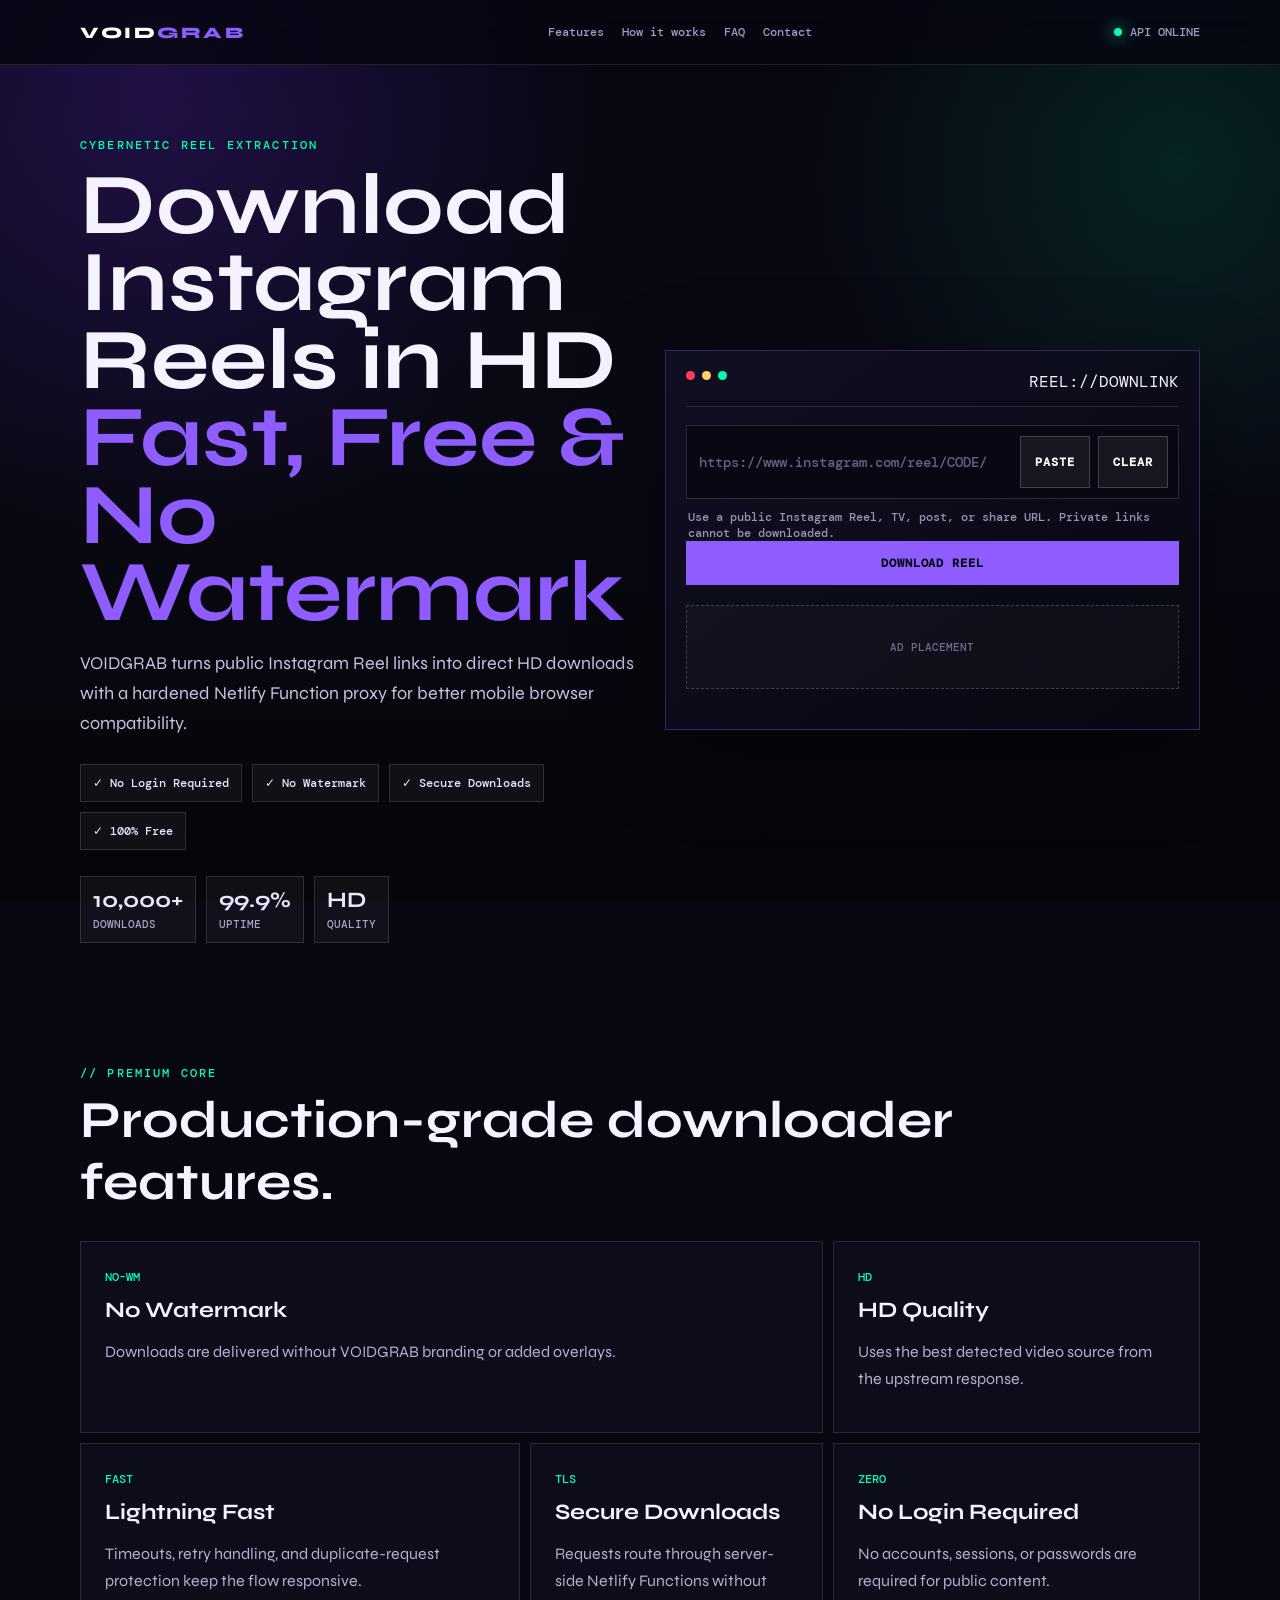
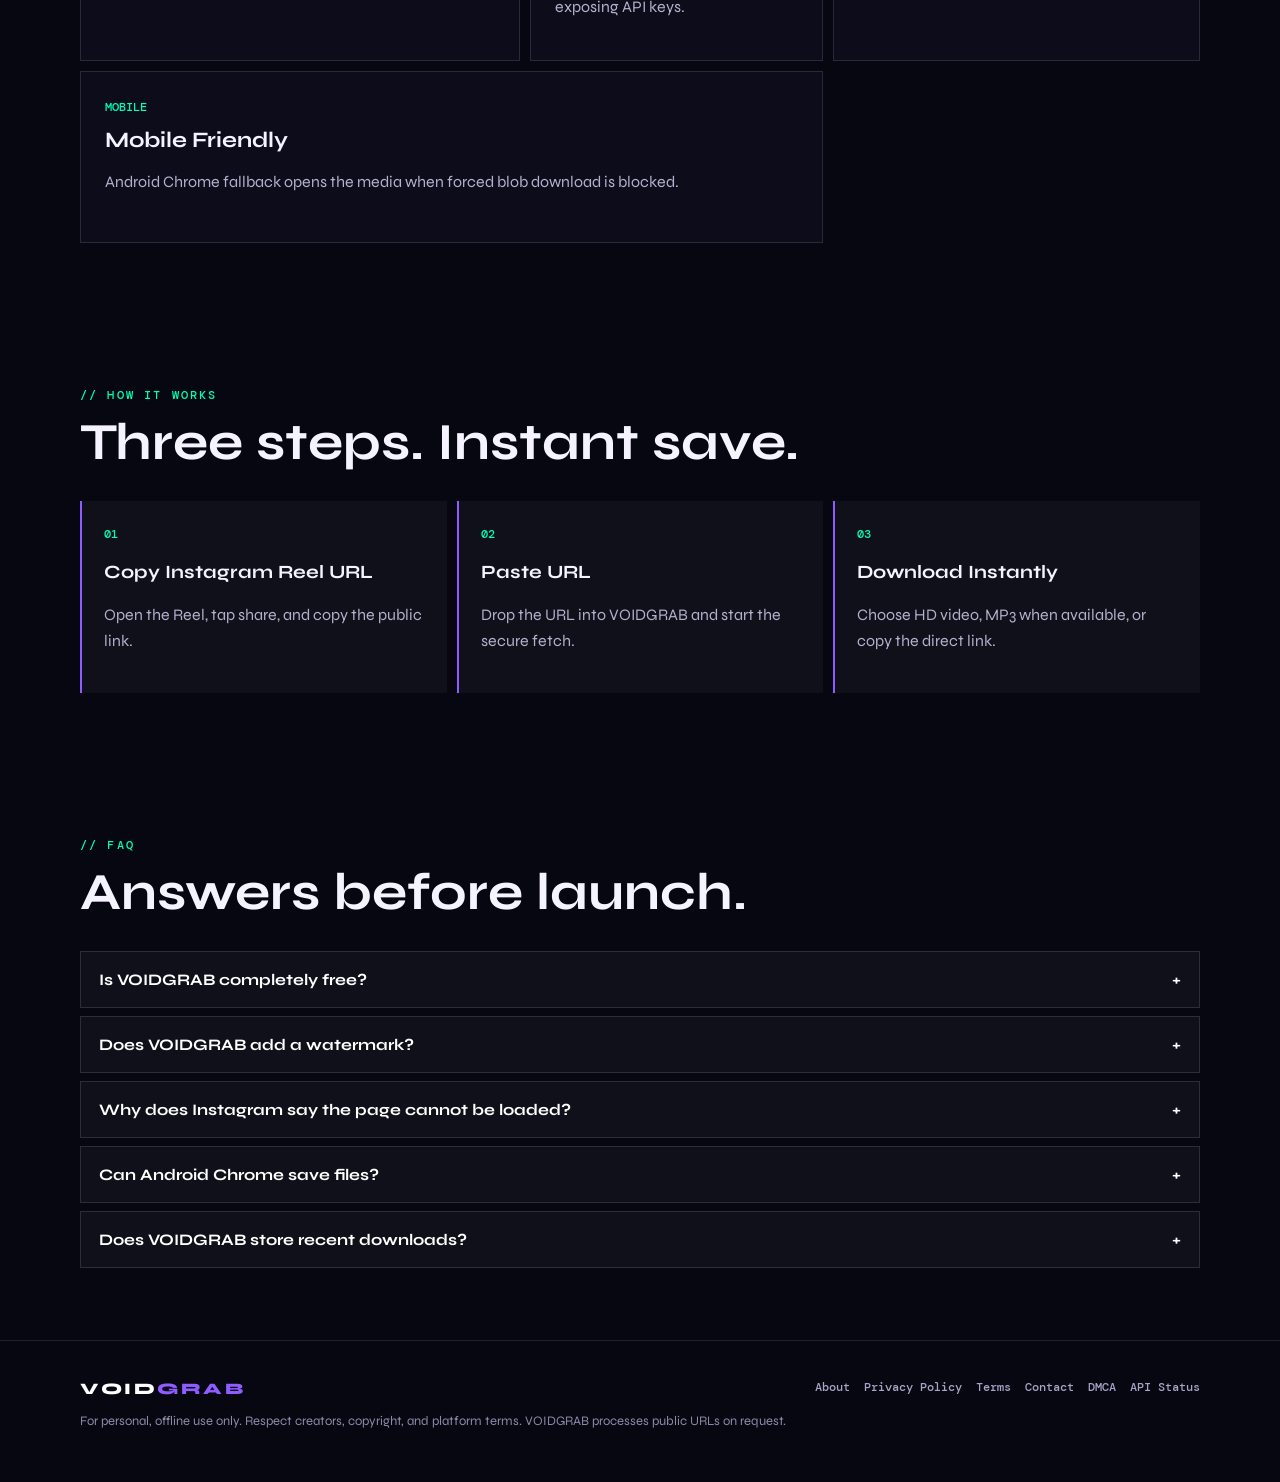
==== index.html @ 1a320e74 "Initial commit via Netlify [skip ci]" ====
<!DOCTYPE html>
<html lang="en">
<head>
  <meta charset="UTF-8">
  <meta name="viewport" content="width=device-width, initial-scale=1.0">
  <title>VOIDGRAB - Download Instagram Reels in HD, Fast, Free & No Watermark</title>
  <meta name="description" content="Download Instagram Reels in HD with VOIDGRAB. Fast, free, secure, no login required, and no watermark. Paste a public Instagram Reel URL and save instantly.">
  <link rel="canonical" href="https://instaviddown.netlify.app/">
  <meta property="og:type" content="website">
  <meta property="og:title" content="VOIDGRAB - Download Instagram Reels in HD">
  <meta property="og:description" content="Fast, free Instagram Reel downloader with no watermark and no login required.">
  <meta property="og:url" content="https://instaviddown.netlify.app/">
  <meta property="og:site_name" content="VOIDGRAB">
  <meta property="og:image" content="https://instaviddown.netlify.app/og-image.svg">
  <meta name="twitter:card" content="summary_large_image">
  <meta name="twitter:title" content="VOIDGRAB - Download Instagram Reels in HD">
  <meta name="twitter:description" content="Paste a public Instagram Reel URL and download HD video without watermark.">
  <meta name="theme-color" content="#070711">
  <link rel="preconnect" href="https://fonts.googleapis.com">
  <link rel="preconnect" href="https://fonts.gstatic.com" crossorigin>
  <link href="https://fonts.googleapis.com/css2?family=DM+Mono:wght@400;500&family=Syne:wght@500;700;800&display=swap" rel="stylesheet">
  <style>
    *,*::before,*::after{box-sizing:border-box}html{scroll-behavior:smooth}body{margin:0;background:#070711;color:#f5f3ff;font-family:Syne,system-ui,sans-serif;overflow-x:hidden}body::before{content:"";position:fixed;inset:0;z-index:-2;background:radial-gradient(circle at 12% 10%,rgba(123,47,255,.22),transparent 28rem),radial-gradient(circle at 92% 18%,rgba(0,255,178,.11),transparent 23rem),linear-gradient(#070711,#090914 46%,#05050a)}body::after{content:"";position:fixed;inset:0;z-index:-1;pointer-events:none;opacity:.07;background-image:linear-gradient(rgba(255,255,255,.07) 1px,transparent 1px),linear-gradient(90deg,rgba(255,255,255,.07) 1px,transparent 1px);background-size:42px 42px}.wrap{width:min(1120px,calc(100% - 32px));margin:auto}.mono{font-family:"DM Mono",monospace}.skip{position:absolute;left:-999px;top:10px}.skip:focus{left:10px;z-index:999;background:#fff;color:#05050a;padding:10px 14px}.nav{position:sticky;top:0;z-index:30;border-bottom:1px solid rgba(255,255,255,.1);background:rgba(7,7,17,.84);backdrop-filter:blur(18px)}.nav .wrap{height:64px;display:flex;align-items:center;justify-content:space-between;gap:18px}.logo{font-weight:800;letter-spacing:.16em;text-decoration:none;color:#fff}.logo span{color:#8f5cff}.navlinks{display:flex;gap:18px}.navlinks a,.status{font:500 12px "DM Mono",monospace;color:#a09cbf;text-decoration:none}.navlinks a:hover,.navlinks a:focus{color:#fff}.status{display:flex;align-items:center;gap:8px}.dot{width:8px;height:8px;border-radius:50%;background:#00ffb2;box-shadow:0 0 16px #00ffb2}.hero{padding:72px 0 50px}.hero-grid{display:grid;grid-template-columns:minmax(0,1.02fr) minmax(320px,.98fr);gap:28px;align-items:center}.eyebrow{font:500 12px "DM Mono",monospace;letter-spacing:.18em;color:#00ffb2;text-transform:uppercase}.h1{font-size:clamp(42px,8vw,86px);line-height:.9;letter-spacing:0;margin:14px 0}.h1 span{display:block;color:#8f5cff}.sub{color:#c7c2df;font-size:18px;line-height:1.65;max-width:650px}.trust,.stats{display:flex;flex-wrap:wrap;gap:10px;margin:26px 0 0}.chip,.stat{border:1px solid rgba(255,255,255,.13);background:rgba(255,255,255,.045);padding:10px 12px;color:#e9e4ff}.chip{font:500 12px "DM Mono",monospace}.stat strong{display:block;font-size:22px}.stat span{font:500 11px "DM Mono",monospace;color:#a8a2c9;text-transform:uppercase}.panel{border:1px solid rgba(143,92,255,.32);background:linear-gradient(145deg,rgba(16,16,35,.94),rgba(8,8,18,.96));box-shadow:0 24px 80px rgba(0,0,0,.36)}.download-panel{padding:20px}.terminal-head{display:flex;justify-content:space-between;gap:14px;border-bottom:1px solid rgba(255,255,255,.1);padding-bottom:14px}.lights{display:flex;gap:7px}.lights i{width:9px;height:9px;border-radius:50%;display:block}.r{background:#ff3c5c}.y{background:#ffd166}.g{background:#00ffb2}.input-shell{margin-top:18px;border:1px solid rgba(255,255,255,.14);background:#080814}.input-row{display:grid;grid-template-columns:1fr auto auto;gap:8px;padding:10px}.url-input{width:100%;min-height:52px;border:0;background:transparent;color:#fff;font:500 14px "DM Mono",monospace;outline:0}.url-input::placeholder{color:#65617e}.btn{border:1px solid rgba(255,255,255,.18);background:rgba(255,255,255,.06);color:#fff;min-height:44px;padding:0 14px;font:700 12px "DM Mono",monospace;letter-spacing:.08em;text-transform:uppercase;cursor:pointer}.btn:hover,.btn:focus{border-color:#8f5cff}.btn.primary{background:#8f5cff;border-color:#8f5cff;color:#080814}.btn.primary:disabled{cursor:not-allowed;opacity:.55}.spinner{display:none;width:16px;height:16px;border:2px solid rgba(7,7,17,.3);border-top-color:#070711;border-radius:50%;animation:spin .75s linear infinite}.btn.loading .spinner{display:inline-block}.btn.loading .btn-text{display:none}@keyframes spin{to{transform:rotate(360deg)}}.field-help{margin:10px 2px 0;color:#9892b8;font:500 12px "DM Mono",monospace}.ad-slot{margin:20px 0;border:1px dashed rgba(255,255,255,.18);min-height:84px;display:grid;place-items:center;color:#706b8d;font:500 11px "DM Mono",monospace;text-transform:uppercase;background:rgba(255,255,255,.025)}.result,.recent{display:none;margin-top:18px}.result.on,.recent.on{display:block}.result-card{overflow:hidden}.media{display:grid;grid-template-columns:180px 1fr}.thumb{background:#0c0c1a;min-height:240px}.thumb img{width:100%;height:100%;object-fit:cover;display:block}.thumb-fallback{height:100%;display:grid;place-items:center;color:#706b8d}.result-body{padding:18px}.result-title{font-size:20px;margin:0 0 12px}.meta-grid{display:grid;grid-template-columns:repeat(3,1fr);gap:8px;margin-bottom:14px}.meta{border:1px solid rgba(255,255,255,.11);padding:10px;background:rgba(255,255,255,.035)}.meta span{display:block;color:#a9a3c7;font:500 10px "DM Mono",monospace;text-transform:uppercase}.meta strong{font-size:14px}.actions{display:grid;gap:10px}.action{width:100%;justify-content:center;display:flex;align-items:center;gap:8px;text-decoration:none}.error-box{display:none;margin-top:14px;border:1px solid rgba(255,60,92,.35);background:rgba(255,60,92,.08);padding:14px;color:#ffdbe2}.error-box.on{display:block}.recent-list{display:grid;gap:8px}.recent-item{display:flex;justify-content:space-between;gap:12px;border:1px solid rgba(255,255,255,.1);padding:10px;background:rgba(255,255,255,.035);font-size:13px}.section{padding:72px 0}.section h2{font-size:clamp(30px,5vw,52px);margin:8px 0 28px}.features{display:grid;grid-template-columns:1.2fr .8fr 1fr;gap:10px}.card{border:1px solid rgba(255,255,255,.12);background:rgba(14,14,30,.8);padding:24px;min-height:172px}.card:nth-child(1),.card:nth-child(6){grid-column:span 2}.card h3{margin:12px 0 8px;font-size:22px}.card p,.step p,.faq-panel p{color:#b6b0ce;line-height:1.65}.icon{font:500 12px "DM Mono",monospace;color:#00ffb2}.steps{display:grid;grid-template-columns:repeat(3,1fr);gap:10px}.step{border-left:2px solid #8f5cff;padding:22px;background:rgba(255,255,255,.04)}.step b{font:500 12px "DM Mono",monospace;color:#00ffb2}.faq{display:grid;gap:8px}.faq button{width:100%;text-align:left;padding:18px;border:1px solid rgba(255,255,255,.12);background:rgba(255,255,255,.04);color:#fff;font:700 16px Syne,sans-serif;cursor:pointer;display:flex;justify-content:space-between;gap:12px}.faq button:focus{outline:2px solid #00ffb2;outline-offset:2px}.faq-panel{display:none;padding:0 18px 18px;border:1px solid rgba(255,255,255,.12);border-top:0;background:rgba(255,255,255,.03)}.faq-item.open .faq-panel{display:block}.toast-wrap{position:fixed;right:16px;bottom:16px;z-index:80;display:grid;gap:10px}.toast{border:1px solid rgba(255,255,255,.16);background:#101023;color:#fff;padding:12px 14px;box-shadow:0 14px 44px rgba(0,0,0,.35);font:500 13px "DM Mono",monospace}.toast.ok{border-color:rgba(0,255,178,.42)}.toast.err{border-color:rgba(255,60,92,.5)}footer{border-top:1px solid rgba(255,255,255,.1);padding:38px 0}.footer-grid{display:grid;grid-template-columns:1fr auto;gap:20px;align-items:start}.footer-links{display:flex;flex-wrap:wrap;gap:14px}.footer-links a{color:#a9a3c7;text-decoration:none;font:500 12px "DM Mono",monospace}.legal{color:#8f89aa;font-size:13px;line-height:1.6}.sr{position:absolute;width:1px;height:1px;overflow:hidden;clip:rect(0,0,0,0)}@media(max-width:820px){.navlinks{display:none}.hero{padding-top:42px}.hero-grid,.media,.features,.steps,.footer-grid{grid-template-columns:1fr}.input-row{grid-template-columns:1fr}.btn{width:100%}.thumb{min-height:210px}.meta-grid{grid-template-columns:1fr}.card:nth-child(1),.card:nth-child(6){grid-column:auto}.stats .stat{flex:1 1 30%}}@media(prefers-reduced-motion:reduce){*,*::before,*::after{animation:none!important;scroll-behavior:auto!important;transition:none!important}}
  </style>
  <script type="application/ld+json">
  {"@context":"https://schema.org","@type":"FAQPage","mainEntity":[{"@type":"Question","name":"Is VOIDGRAB free?","acceptedAnswer":{"@type":"Answer","text":"Yes. VOIDGRAB is free to use for public Instagram Reel downloads."}},{"@type":"Question","name":"Do downloads have a watermark?","acceptedAnswer":{"@type":"Answer","text":"VOIDGRAB does not add watermarks to downloaded files."}},{"@type":"Question","name":"Do I need to log in?","acceptedAnswer":{"@type":"Answer","text":"No account or login is required to use VOIDGRAB."}},{"@type":"Question","name":"Why can a download fail?","acceptedAnswer":{"@type":"Answer","text":"Downloads can fail when a Reel is private, expired, blocked by Instagram, or temporarily unavailable from the upstream provider."}}]}
  </script>
</head>
<body>
  <a class="skip" href="#download">Skip to downloader</a>
  <header class="nav">
    <div class="wrap">
      <a class="logo" href="/">VOID<span>GRAB</span></a>
      <nav class="navlinks" aria-label="Primary">
        <a href="#features">Features</a><a href="#how">How it works</a><a href="#faq">FAQ</a><a href="/contact.html">Contact</a>
      </nav>
      <div class="status" aria-label="API Status"><span class="dot"></span>API ONLINE</div>
    </div>
  </header>
  <main id="main">
    <section class="hero">
      <div class="wrap hero-grid">
        <div>
          <div class="eyebrow">Cybernetic reel extraction</div>
          <h1 class="h1">Download Instagram Reels in HD <span>Fast, Free & No Watermark</span></h1>
          <p class="sub">VOIDGRAB turns public Instagram Reel links into direct HD downloads with a hardened Netlify Function proxy for better mobile browser compatibility.</p>
          <div class="trust" aria-label="Trust indicators">
            <span class="chip">✓ No Login Required</span><span class="chip">✓ No Watermark</span><span class="chip">✓ Secure Downloads</span><span class="chip">✓ 100% Free</span>
          </div>
          <div class="stats" aria-label="Service stats">
            <div class="stat"><strong>10,000+</strong><span>Downloads</span></div><div class="stat"><strong>99.9%</strong><span>Uptime</span></div><div class="stat"><strong>HD</strong><span>Quality</span></div>
          </div>
        </div>
        <section class="panel download-panel" id="download" aria-labelledby="download-title">
          <div class="terminal-head"><div class="lights"><i class="r"></i><i class="y"></i><i class="g"></i></div><span class="mono">REEL://DOWNLINK</span></div>
          <h2 id="download-title" class="sr">Download Instagram Reel</h2>
          <form id="download-form" novalidate>
            <label class="sr" for="main-url">Instagram Reel URL</label>
            <div class="input-shell">
              <div class="input-row">
                <input class="url-input" id="main-url" type="url" inputmode="url" autocomplete="off" spellcheck="false" placeholder="https://www.instagram.com/reel/CODE/" aria-describedby="url-help" required>
                <button class="btn" type="button" id="paste-btn">Paste</button>
                <button class="btn" type="button" id="clear-btn">Clear</button>
              </div>
            </div>
            <p class="field-help" id="url-help">Use a public Instagram Reel, TV, post, or share URL. Private links cannot be downloaded.</p>
            <button class="btn primary action" type="submit" id="grab-btn"><span class="spinner" aria-hidden="true"></span><span class="btn-text">Download Reel</span></button>
          </form>
          <div class="ad-slot" aria-label="Advertisement placement">Ad placement</div>
          <div class="result" id="result" aria-live="polite"></div>
          <div class="error-box" id="error-box" role="alert"></div>
          <div class="recent" id="recent"><h3 class="mono">Recent Downloads</h3><div class="recent-list" id="recent-list"></div></div>
        </section>
      </div>
    </section>
    <section class="section" id="features">
      <div class="wrap">
        <div class="eyebrow">// Premium Core</div><h2>Production-grade downloader features.</h2>
        <div class="features">
          <article class="card"><span class="icon">NO-WM</span><h3>No Watermark</h3><p>Downloads are delivered without VOIDGRAB branding or added overlays.</p></article>
          <article class="card"><span class="icon">HD</span><h3>HD Quality</h3><p>Uses the best detected video source from the upstream response.</p></article>
          <article class="card"><span class="icon">FAST</span><h3>Lightning Fast</h3><p>Timeouts, retry handling, and duplicate-request protection keep the flow responsive.</p></article>
          <article class="card"><span class="icon">TLS</span><h3>Secure Downloads</h3><p>Requests route through server-side Netlify Functions without exposing API keys.</p></article>
          <article class="card"><span class="icon">ZERO</span><h3>No Login Required</h3><p>No accounts, sessions, or passwords are required for public content.</p></article>
          <article class="card"><span class="icon">MOBILE</span><h3>Mobile Friendly</h3><p>Android Chrome fallback opens the media when forced blob download is blocked.</p></article>
        </div>
      </div>
    </section>
    <section class="section" id="how">
      <div class="wrap">
        <div class="eyebrow">// How it works</div><h2>Three steps. Instant save.</h2>
        <div class="steps">
          <article class="step"><b>01</b><h3>Copy Instagram Reel URL</h3><p>Open the Reel, tap share, and copy the public link.</p></article>
          <article class="step"><b>02</b><h3>Paste URL</h3><p>Drop the URL into VOIDGRAB and start the secure fetch.</p></article>
          <article class="step"><b>03</b><h3>Download Instantly</h3><p>Choose HD video, MP3 when available, or copy the direct link.</p></article>
        </div>
      </div>
    </section>
    <section class="section" id="faq">
      <div class="wrap">
        <div class="eyebrow">// FAQ</div><h2>Answers before launch.</h2>
        <div class="faq" id="faq-list"></div>
      </div>
    </section>
  </main>
  <footer>
    <div class="wrap footer-grid">
      <div><a class="logo" href="/">VOID<span>GRAB</span></a><p class="legal">For personal, offline use only. Respect creators, copyright, and platform terms. VOIDGRAB processes public URLs on request.</p></div>
      <div class="footer-links"><a href="/about.html">About</a><a href="/privacy.html">Privacy Policy</a><a href="/terms.html">Terms</a><a href="/contact.html">Contact</a><a href="/dmca.html">DMCA</a><a href="/.netlify/functions/instagram-download?status=1">API Status</a></div>
    </div>
  </footer>
  <div class="toast-wrap" id="toast-wrap" aria-live="polite"></div>
  <script>
    const FUNCTION_URL='/.netlify/functions/instagram-download';
    const form=document.getElementById('download-form'),input=document.getElementById('main-url'),grabBtn=document.getElementById('grab-btn'),result=document.getElementById('result'),errorBox=document.getElementById('error-box'),recent=document.getElementById('recent'),recentList=document.getElementById('recent-list');
    let activeController=null,lastRequestKey='';
    const faqs=[['Is VOIDGRAB completely free?','Yes. VOIDGRAB is free for public Instagram Reel downloads.'],['Does VOIDGRAB add a watermark?','No. VOIDGRAB does not add a watermark or branding to your downloaded file.'],['Why does Instagram say the page cannot be loaded?','That usually means the link is private, expired, region-blocked, malformed, or temporarily unavailable from Instagram. Copy the link again from the Instagram app and retry.'],['Can Android Chrome save files?','Yes. VOIDGRAB first downloads through the Netlify proxy. If the browser blocks that save flow, it opens the file as a fallback so you can use the browser save action.'],['Does VOIDGRAB store recent downloads?','Only your browser stores the last 10 successful downloads locally. The server does not persist a download history.']];
    document.getElementById('faq-list').innerHTML=faqs.map((f,i)=>`<div class="faq-item"><button type="button" aria-expanded="false" aria-controls="faq-${i}">${f[0]}<span>+</span></button><div class="faq-panel" id="faq-${i}"><p>${f[1]}</p></div></div>`).join('');
    document.querySelectorAll('.faq-item button').forEach(btn=>btn.addEventListener('click',()=>{const item=btn.parentElement,open=item.classList.toggle('open');btn.setAttribute('aria-expanded',open);btn.querySelector('span').textContent=open?'−':'+';}));
    document.getElementById('paste-btn').addEventListener('click',async()=>{try{input.value=await navigator.clipboard.readText();toast('Pasted from clipboard','ok');input.focus();}catch(e){toast('Clipboard permission was blocked','err');}});
    document.getElementById('clear-btn').addEventListener('click',()=>{input.value='';result.classList.remove('on');errorBox.classList.remove('on');input.focus();});
    form.addEventListener('submit',e=>{e.preventDefault();startGrab();});
    renderRecent();
    function validInstagramUrl(value){try{const u=new URL(value);const host=u.hostname.replace(/^www\./,'');return ['instagram.com','instagr.am'].includes(host)&&/(\/reel\/|\/p\/|\/tv\/|\/share\/)/.test(u.pathname);}catch(e){return false;}}
    function setLoading(on){grabBtn.disabled=on;grabBtn.classList.toggle('loading',on);input.disabled=on;document.getElementById('paste-btn').disabled=on;}
    function toast(msg,type='ok'){const el=document.createElement('div');el.className='toast '+type;el.textContent=msg;document.getElementById('toast-wrap').appendChild(el);setTimeout(()=>el.remove(),4200);}
    async function fetchJsonWithTimeout(url,timeout=22000){activeController=new AbortController();const timer=setTimeout(()=>activeController.abort(),timeout);try{const res=await fetch(url,{signal:activeController.signal,headers:{Accept:'application/json'}});const text=await res.text();let data={};try{data=text?JSON.parse(text):{};}catch(e){throw new Error('Server returned invalid JSON.');}if(!res.ok||data.error)throw new Error(data.error||`Server error ${res.status}`);return data;}finally{clearTimeout(timer);activeController=null;}}
    async function startGrab(){const url=input.value.trim();errorBox.classList.remove('on');if(!validInstagramUrl(url)){toast('Paste a valid public Instagram URL','err');showError('Paste a valid public Instagram Reel, post, TV, or share URL.');return;}const key=url.toLowerCase();if(grabBtn.disabled||key===lastRequestKey&&activeController){toast('Request already running','err');return;}lastRequestKey=key;setLoading(true);result.classList.add('on');result.innerHTML='<div class="panel result-card" style="padding:18px"><span class="mono">Fetching secure media links...</span></div>';try{const data=await retry(()=>fetchJsonWithTimeout(`${FUNCTION_URL}?url=${encodeURIComponent(url)}`),2);const model=normalize(data,url);renderResult(model);saveRecent(model);renderRecent();toast('Download links ready','ok');}catch(err){showError(err.name==='AbortError'?'Request timed out. Retry with a fresh Instagram link.':err.message);toast('Download failed','err');}finally{setLoading(false);}}
    async function retry(fn,tries){let last;for(let i=0;i<=tries;i++){try{return await fn();}catch(e){last=e;if(e.name==='AbortError'||/valid|private/i.test(e.message))break;await new Promise(r=>setTimeout(r,700*(i+1)));}}throw last;}
    function normalize(data,sourceUrl){const base=data.normalized||data.result||data.data||data;const links=[];const scan=o=>{if(!o||typeof o!=='object')return;['download_url','video_url','url','src','hd','sd'].forEach(k=>{if(typeof o[k]==='string'&&/^https?:/.test(o[k])&&!/instagram\.com\/(reel|p|tv)\//.test(o[k]))links.push({url:o[k],quality:o.quality||o.label||k.toUpperCase(),type:o.type||'video'});});['links','versions','medias','media','videos','items'].forEach(k=>Array.isArray(o[k])&&o[k].forEach(x=>typeof x==='string'?links.push({url:x,quality:'HD',type:'video'}):scan(x)));};Array.isArray(base)?base.forEach(scan):scan(base);const unique=links.filter((l,i,a)=>l.url&&a.findIndex(x=>x.url===l.url)===i);if(!unique.length)throw new Error('No downloadable media was found. The Reel may be private, expired, or unavailable.');return{sourceUrl,title:data.title||base.title||base.caption||'Instagram Reel',thumbnail:data.thumbnail||base.thumbnail||base.thumb||base.cover||base.image||'',duration:data.duration||base.duration||'Unknown',fileSize:data.fileSize||base.file_size||'Calculated on download',quality:unique[0].quality||'HD',links:unique};}
    function renderResult(m){const safeTitle=escapeHtml(m.title).slice(0,96);const primary=m.links[0];const audio=m.links.find(l=>/mp3|audio/i.test(`${l.url} ${l.quality} ${l.type}`));const audioUrl=audio?audio.url:primary.url;const audioFile=audio?'voidgrab_audio.mp3':'voidgrab_audio_fallback.mp4';result.innerHTML=`<article class="panel result-card"><div class="media"><div class="thumb">${m.thumbnail?`<img loading="lazy" src="${escapeAttr(m.thumbnail)}" alt="Video thumbnail">`:'<div class="thumb-fallback mono">NO THUMBNAIL</div>'}</div><div class="result-body"><h3 class="result-title">${safeTitle}</h3><div class="meta-grid"><div class="meta"><span>Duration</span><strong>${escapeHtml(String(m.duration))}</strong></div><div class="meta"><span>File Size</span><strong id="file-size">${escapeHtml(String(m.fileSize))}</strong></div><div class="meta"><span>Quality</span><strong>${escapeHtml(String(m.quality))}</strong></div></div><div class="actions"><button class="btn primary action" onclick="downloadMedia('${encodeURIComponent(primary.url)}','voidgrab_hd_video.mp4',this)">Download HD Video</button><button class="btn action" onclick="downloadMedia('${encodeURIComponent(audioUrl)}','${audioFile}',this)">${audio?'Download MP3':'Download MP3 Fallback'}</button><button class="btn action" onclick="copyDirect('${encodeURIComponent(primary.url)}')">Copy Link</button></div></div></div></article>`;}
    async function downloadMedia(encoded,filename,btn){const url=decodeURIComponent(encoded),old=btn.textContent;btn.disabled=true;btn.textContent='Downloading...';try{const res=await fetch(`${FUNCTION_URL}?proxy=1&url=${encodeURIComponent(url)}`);if(!res.ok)throw new Error('Proxy failed');const blob=await res.blob();document.getElementById('file-size').textContent=(blob.size/1024/1024).toFixed(1)+' MB';const blobUrl=URL.createObjectURL(blob);const a=document.createElement('a');a.href=blobUrl;a.download=filename;document.body.appendChild(a);a.click();a.remove();setTimeout(()=>URL.revokeObjectURL(blobUrl),12000);toast('Download started','ok');}catch(e){toast('Opening fallback download','err');window.open(url,'_blank','noopener');}finally{btn.disabled=false;btn.textContent=old;}}
    async function copyDirect(encoded){try{await navigator.clipboard.writeText(decodeURIComponent(encoded));toast('Direct link copied','ok');}catch(e){toast('Copy failed','err');}}
    function saveRecent(m){const list=JSON.parse(localStorage.getItem('voidgrab_recent')||'[]');list.unshift({title:m.title,url:m.sourceUrl,at:new Date().toISOString(),quality:m.quality});localStorage.setItem('voidgrab_recent',JSON.stringify(list.slice(0,10)));}
    function renderRecent(){const list=JSON.parse(localStorage.getItem('voidgrab_recent')||'[]');recent.classList.toggle('on',list.length>0);recentList.innerHTML=list.map(x=>`<div class="recent-item"><span>${escapeHtml(x.title).slice(0,46)}</span><span class="mono">${escapeHtml(x.quality||'HD')}</span></div>`).join('');}
    function showError(msg){errorBox.textContent=msg;errorBox.classList.add('on');result.classList.remove('on');}
    function escapeHtml(s){return String(s).replace(/[&<>"']/g,c=>({'&':'&amp;','<':'&lt;','>':'&gt;','"':'&quot;',"'":'&#39;'}[c]));}
    function escapeAttr(s){return escapeHtml(s).replace(/`/g,'&#96;');}
  </script>
</body>
</html>
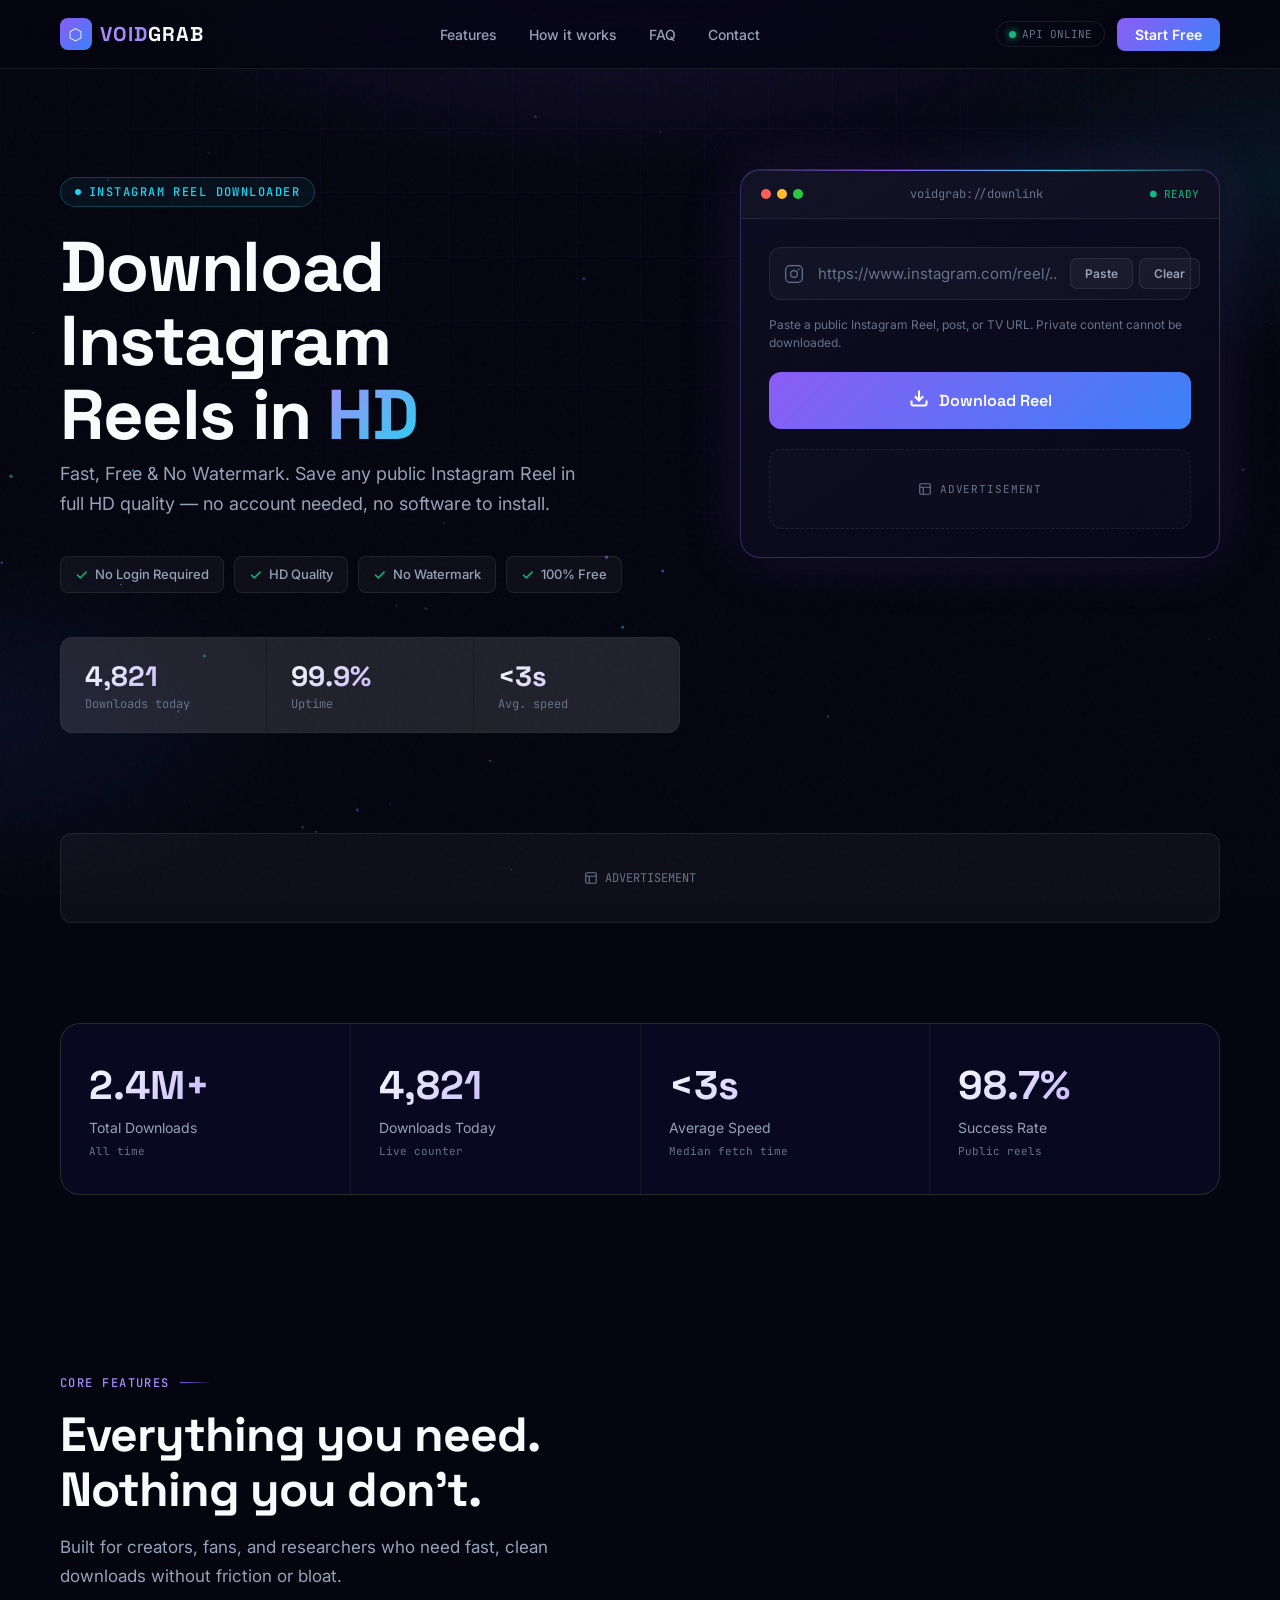
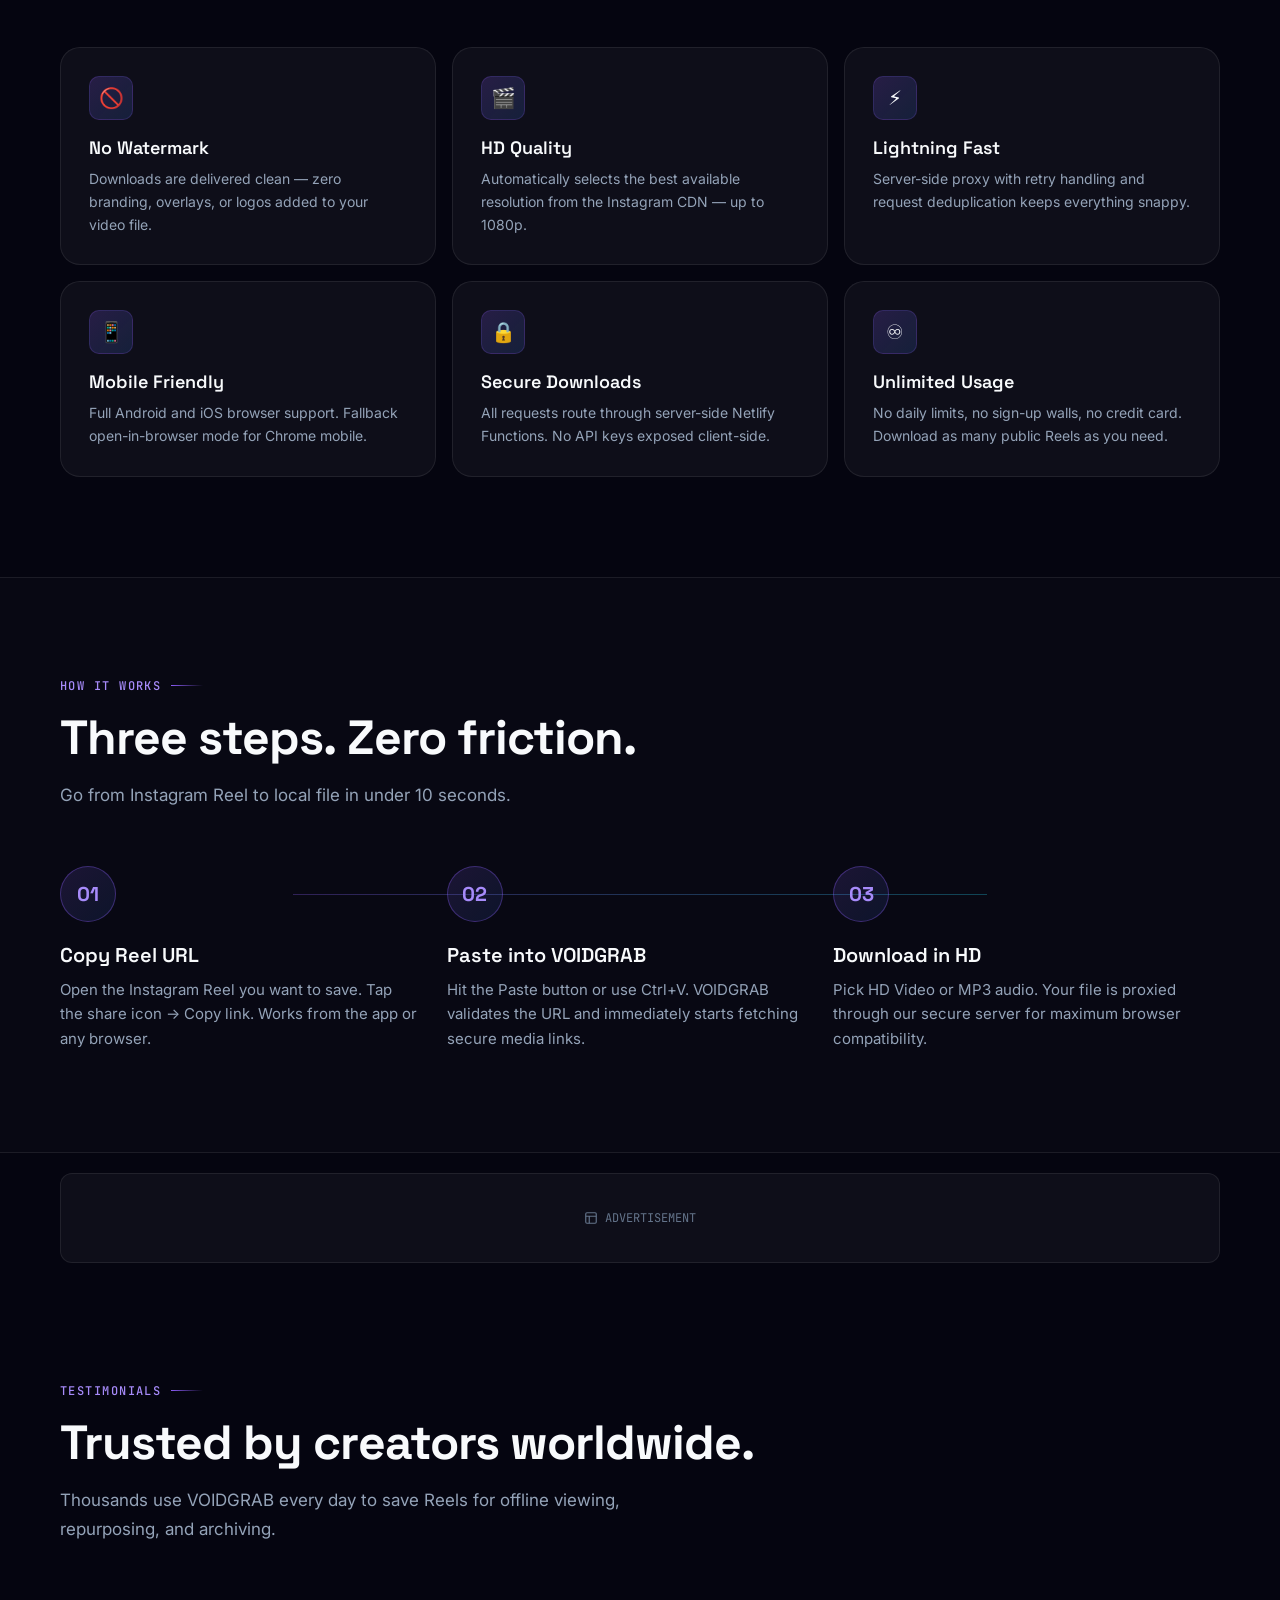
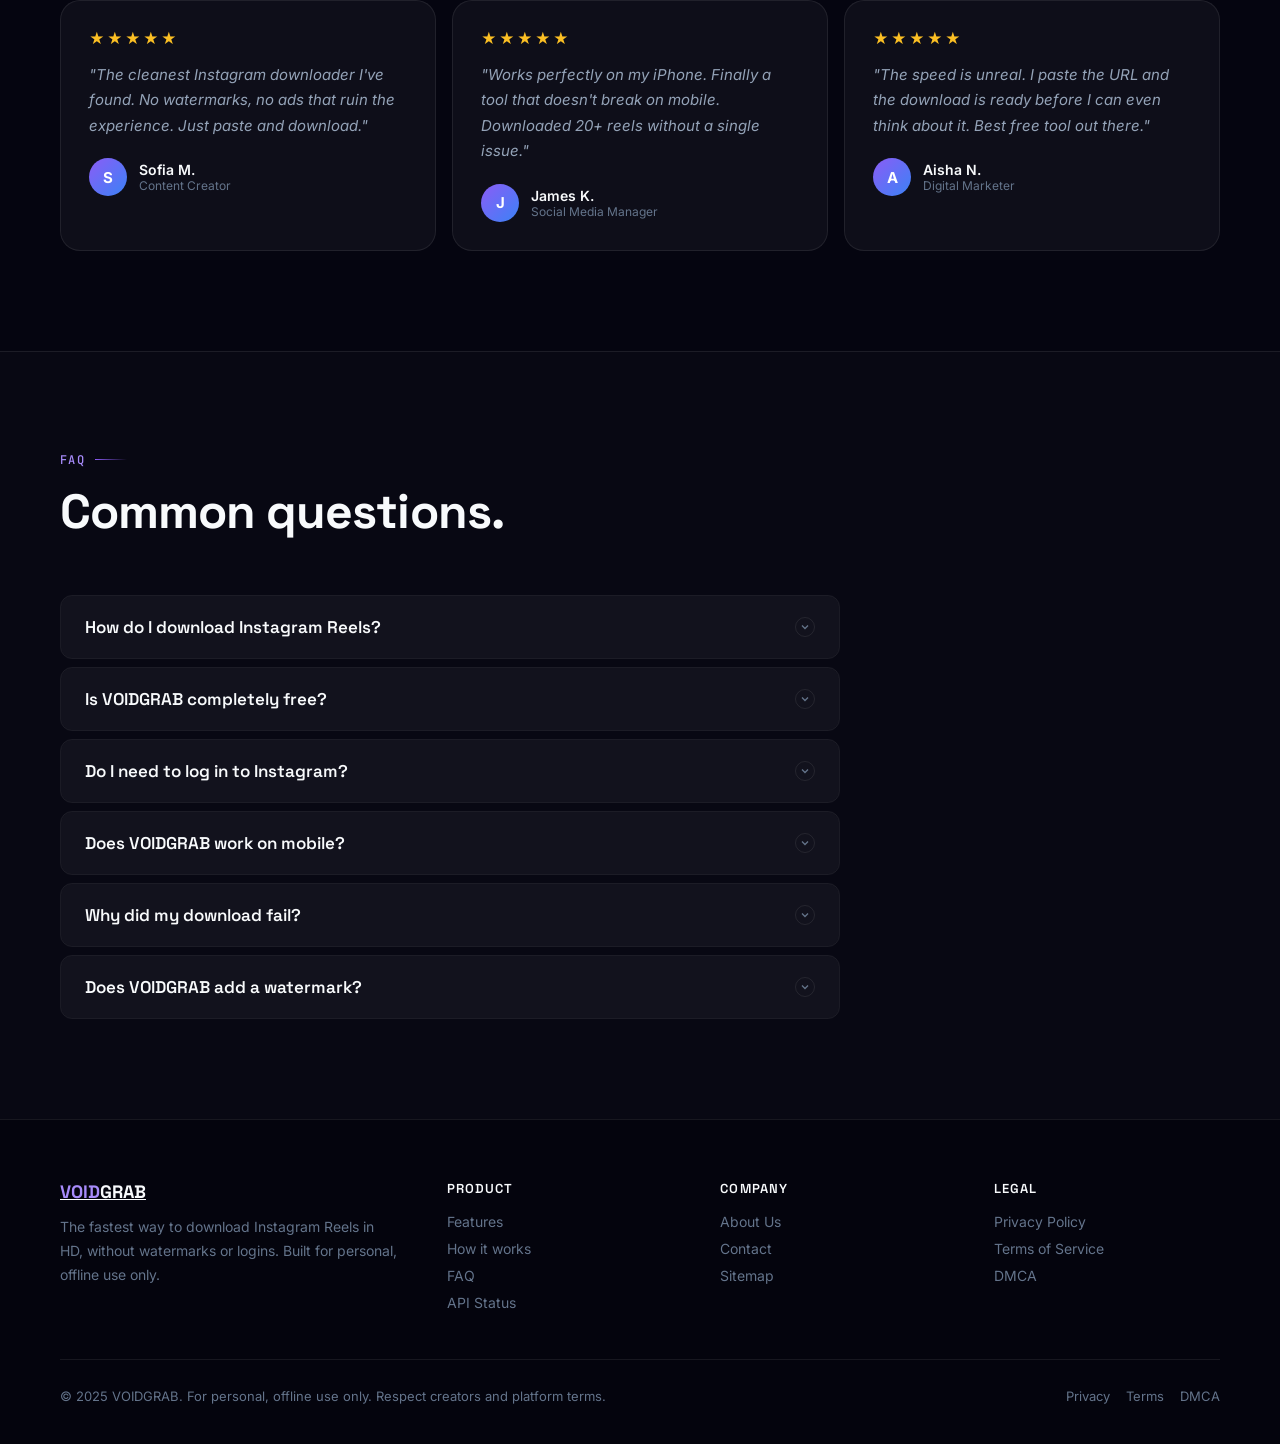
==== commit b3983cc3: "Existing files" ====
--- a/index.html
+++ b/index.html
@@ -3,139 +3,1415 @@
 <head>
   <meta charset="UTF-8">
   <meta name="viewport" content="width=device-width, initial-scale=1.0">
-  <title>VOIDGRAB - Download Instagram Reels in HD, Fast, Free & No Watermark</title>
-  <meta name="description" content="Download Instagram Reels in HD with VOIDGRAB. Fast, free, secure, no login required, and no watermark. Paste a public Instagram Reel URL and save instantly.">
+  <title>VOIDGRAB — Download Instagram Reels in HD, Free & No Watermark</title>
+  <meta name="description" content="VOIDGRAB is the fastest way to download Instagram Reels in HD. No login, no watermark, 100% free. Paste a Reel URL and save instantly.">
   <link rel="canonical" href="https://instaviddown.netlify.app/">
   <meta property="og:type" content="website">
-  <meta property="og:title" content="VOIDGRAB - Download Instagram Reels in HD">
-  <meta property="og:description" content="Fast, free Instagram Reel downloader with no watermark and no login required.">
+  <meta property="og:title" content="VOIDGRAB — Download Instagram Reels in HD">
+  <meta property="og:description" content="Fast, free Instagram Reel downloader. No watermark, no login required. Works on mobile.">
   <meta property="og:url" content="https://instaviddown.netlify.app/">
   <meta property="og:site_name" content="VOIDGRAB">
   <meta property="og:image" content="https://instaviddown.netlify.app/og-image.svg">
   <meta name="twitter:card" content="summary_large_image">
-  <meta name="twitter:title" content="VOIDGRAB - Download Instagram Reels in HD">
+  <meta name="twitter:title" content="VOIDGRAB — Download Instagram Reels in HD">
   <meta name="twitter:description" content="Paste a public Instagram Reel URL and download HD video without watermark.">
-  <meta name="theme-color" content="#070711">
+  <meta name="theme-color" content="#050510">
   <link rel="preconnect" href="https://fonts.googleapis.com">
   <link rel="preconnect" href="https://fonts.gstatic.com" crossorigin>
-  <link href="https://fonts.googleapis.com/css2?family=DM+Mono:wght@400;500&family=Syne:wght@500;700;800&display=swap" rel="stylesheet">
+  <link href="https://fonts.googleapis.com/css2?family=Inter:wght@300;400;500;600;700&family=Space+Grotesk:wght@500;600;700&family=JetBrains+Mono:wght@400;500&display=swap" rel="stylesheet">
+
+  <script type="application/ld+json">
+  {
+    "@context": "https://schema.org",
+    "@type": "WebApplication",
+    "name": "VOIDGRAB",
+    "url": "https://instaviddown.netlify.app/",
+    "description": "Download Instagram Reels in HD without watermark or login",
+    "applicationCategory": "MultimediaApplication",
+    "offers": { "@type": "Offer", "price": "0", "priceCurrency": "USD" }
+  }
+  </script>
+  <script type="application/ld+json">
+  {"@context":"https://schema.org","@type":"FAQPage","mainEntity":[{"@type":"Question","name":"How do I download Instagram Reels?","acceptedAnswer":{"@type":"Answer","text":"Copy the Instagram Reel URL, paste it into VOIDGRAB, and click Download. Your HD file will be ready in seconds."}},{"@type":"Question","name":"Is VOIDGRAB free to use?","acceptedAnswer":{"@type":"Answer","text":"Yes. VOIDGRAB is completely free with no hidden fees or subscriptions."}},{"@type":"Question","name":"Do I need to log in to Instagram?","acceptedAnswer":{"@type":"Answer","text":"No login or Instagram account is required. Only public content can be downloaded."}},{"@type":"Question","name":"Does it work on mobile devices?","acceptedAnswer":{"@type":"Answer","text":"Yes. VOIDGRAB is mobile-first and works on Android and iOS browsers."}}]}
+  </script>
+
   <style>
-    *,*::before,*::after{box-sizing:border-box}html{scroll-behavior:smooth}body{margin:0;background:#070711;color:#f5f3ff;font-family:Syne,system-ui,sans-serif;overflow-x:hidden}body::before{content:"";position:fixed;inset:0;z-index:-2;background:radial-gradient(circle at 12% 10%,rgba(123,47,255,.22),transparent 28rem),radial-gradient(circle at 92% 18%,rgba(0,255,178,.11),transparent 23rem),linear-gradient(#070711,#090914 46%,#05050a)}body::after{content:"";position:fixed;inset:0;z-index:-1;pointer-events:none;opacity:.07;background-image:linear-gradient(rgba(255,255,255,.07) 1px,transparent 1px),linear-gradient(90deg,rgba(255,255,255,.07) 1px,transparent 1px);background-size:42px 42px}.wrap{width:min(1120px,calc(100% - 32px));margin:auto}.mono{font-family:"DM Mono",monospace}.skip{position:absolute;left:-999px;top:10px}.skip:focus{left:10px;z-index:999;background:#fff;color:#05050a;padding:10px 14px}.nav{position:sticky;top:0;z-index:30;border-bottom:1px solid rgba(255,255,255,.1);background:rgba(7,7,17,.84);backdrop-filter:blur(18px)}.nav .wrap{height:64px;display:flex;align-items:center;justify-content:space-between;gap:18px}.logo{font-weight:800;letter-spacing:.16em;text-decoration:none;color:#fff}.logo span{color:#8f5cff}.navlinks{display:flex;gap:18px}.navlinks a,.status{font:500 12px "DM Mono",monospace;color:#a09cbf;text-decoration:none}.navlinks a:hover,.navlinks a:focus{color:#fff}.status{display:flex;align-items:center;gap:8px}.dot{width:8px;height:8px;border-radius:50%;background:#00ffb2;box-shadow:0 0 16px #00ffb2}.hero{padding:72px 0 50px}.hero-grid{display:grid;grid-template-columns:minmax(0,1.02fr) minmax(320px,.98fr);gap:28px;align-items:center}.eyebrow{font:500 12px "DM Mono",monospace;letter-spacing:.18em;color:#00ffb2;text-transform:uppercase}.h1{font-size:clamp(42px,8vw,86px);line-height:.9;letter-spacing:0;margin:14px 0}.h1 span{display:block;color:#8f5cff}.sub{color:#c7c2df;font-size:18px;line-height:1.65;max-width:650px}.trust,.stats{display:flex;flex-wrap:wrap;gap:10px;margin:26px 0 0}.chip,.stat{border:1px solid rgba(255,255,255,.13);background:rgba(255,255,255,.045);padding:10px 12px;color:#e9e4ff}.chip{font:500 12px "DM Mono",monospace}.stat strong{display:block;font-size:22px}.stat span{font:500 11px "DM Mono",monospace;color:#a8a2c9;text-transform:uppercase}.panel{border:1px solid rgba(143,92,255,.32);background:linear-gradient(145deg,rgba(16,16,35,.94),rgba(8,8,18,.96));box-shadow:0 24px 80px rgba(0,0,0,.36)}.download-panel{padding:20px}.terminal-head{display:flex;justify-content:space-between;gap:14px;border-bottom:1px solid rgba(255,255,255,.1);padding-bottom:14px}.lights{display:flex;gap:7px}.lights i{width:9px;height:9px;border-radius:50%;display:block}.r{background:#ff3c5c}.y{background:#ffd166}.g{background:#00ffb2}.input-shell{margin-top:18px;border:1px solid rgba(255,255,255,.14);background:#080814}.input-row{display:grid;grid-template-columns:1fr auto auto;gap:8px;padding:10px}.url-input{width:100%;min-height:52px;border:0;background:transparent;color:#fff;font:500 14px "DM Mono",monospace;outline:0}.url-input::placeholder{color:#65617e}.btn{border:1px solid rgba(255,255,255,.18);background:rgba(255,255,255,.06);color:#fff;min-height:44px;padding:0 14px;font:700 12px "DM Mono",monospace;letter-spacing:.08em;text-transform:uppercase;cursor:pointer}.btn:hover,.btn:focus{border-color:#8f5cff}.btn.primary{background:#8f5cff;border-color:#8f5cff;color:#080814}.btn.primary:disabled{cursor:not-allowed;opacity:.55}.spinner{display:none;width:16px;height:16px;border:2px solid rgba(7,7,17,.3);border-top-color:#070711;border-radius:50%;animation:spin .75s linear infinite}.btn.loading .spinner{display:inline-block}.btn.loading .btn-text{display:none}@keyframes spin{to{transform:rotate(360deg)}}.field-help{margin:10px 2px 0;color:#9892b8;font:500 12px "DM Mono",monospace}.ad-slot{margin:20px 0;border:1px dashed rgba(255,255,255,.18);min-height:84px;display:grid;place-items:center;color:#706b8d;font:500 11px "DM Mono",monospace;text-transform:uppercase;background:rgba(255,255,255,.025)}.result,.recent{display:none;margin-top:18px}.result.on,.recent.on{display:block}.result-card{overflow:hidden}.media{display:grid;grid-template-columns:180px 1fr}.thumb{background:#0c0c1a;min-height:240px}.thumb img{width:100%;height:100%;object-fit:cover;display:block}.thumb-fallback{height:100%;display:grid;place-items:center;color:#706b8d}.result-body{padding:18px}.result-title{font-size:20px;margin:0 0 12px}.meta-grid{display:grid;grid-template-columns:repeat(3,1fr);gap:8px;margin-bottom:14px}.meta{border:1px solid rgba(255,255,255,.11);padding:10px;background:rgba(255,255,255,.035)}.meta span{display:block;color:#a9a3c7;font:500 10px "DM Mono",monospace;text-transform:uppercase}.meta strong{font-size:14px}.actions{display:grid;gap:10px}.action{width:100%;justify-content:center;display:flex;align-items:center;gap:8px;text-decoration:none}.error-box{display:none;margin-top:14px;border:1px solid rgba(255,60,92,.35);background:rgba(255,60,92,.08);padding:14px;color:#ffdbe2}.error-box.on{display:block}.recent-list{display:grid;gap:8px}.recent-item{display:flex;justify-content:space-between;gap:12px;border:1px solid rgba(255,255,255,.1);padding:10px;background:rgba(255,255,255,.035);font-size:13px}.section{padding:72px 0}.section h2{font-size:clamp(30px,5vw,52px);margin:8px 0 28px}.features{display:grid;grid-template-columns:1.2fr .8fr 1fr;gap:10px}.card{border:1px solid rgba(255,255,255,.12);background:rgba(14,14,30,.8);padding:24px;min-height:172px}.card:nth-child(1),.card:nth-child(6){grid-column:span 2}.card h3{margin:12px 0 8px;font-size:22px}.card p,.step p,.faq-panel p{color:#b6b0ce;line-height:1.65}.icon{font:500 12px "DM Mono",monospace;color:#00ffb2}.steps{display:grid;grid-template-columns:repeat(3,1fr);gap:10px}.step{border-left:2px solid #8f5cff;padding:22px;background:rgba(255,255,255,.04)}.step b{font:500 12px "DM Mono",monospace;color:#00ffb2}.faq{display:grid;gap:8px}.faq button{width:100%;text-align:left;padding:18px;border:1px solid rgba(255,255,255,.12);background:rgba(255,255,255,.04);color:#fff;font:700 16px Syne,sans-serif;cursor:pointer;display:flex;justify-content:space-between;gap:12px}.faq button:focus{outline:2px solid #00ffb2;outline-offset:2px}.faq-panel{display:none;padding:0 18px 18px;border:1px solid rgba(255,255,255,.12);border-top:0;background:rgba(255,255,255,.03)}.faq-item.open .faq-panel{display:block}.toast-wrap{position:fixed;right:16px;bottom:16px;z-index:80;display:grid;gap:10px}.toast{border:1px solid rgba(255,255,255,.16);background:#101023;color:#fff;padding:12px 14px;box-shadow:0 14px 44px rgba(0,0,0,.35);font:500 13px "DM Mono",monospace}.toast.ok{border-color:rgba(0,255,178,.42)}.toast.err{border-color:rgba(255,60,92,.5)}footer{border-top:1px solid rgba(255,255,255,.1);padding:38px 0}.footer-grid{display:grid;grid-template-columns:1fr auto;gap:20px;align-items:start}.footer-links{display:flex;flex-wrap:wrap;gap:14px}.footer-links a{color:#a9a3c7;text-decoration:none;font:500 12px "DM Mono",monospace}.legal{color:#8f89aa;font-size:13px;line-height:1.6}.sr{position:absolute;width:1px;height:1px;overflow:hidden;clip:rect(0,0,0,0)}@media(max-width:820px){.navlinks{display:none}.hero{padding-top:42px}.hero-grid,.media,.features,.steps,.footer-grid{grid-template-columns:1fr}.input-row{grid-template-columns:1fr}.btn{width:100%}.thumb{min-height:210px}.meta-grid{grid-template-columns:1fr}.card:nth-child(1),.card:nth-child(6){grid-column:auto}.stats .stat{flex:1 1 30%}}@media(prefers-reduced-motion:reduce){*,*::before,*::after{animation:none!important;scroll-behavior:auto!important;transition:none!important}}
+    *, *::before, *::after { box-sizing: border-box; margin: 0; padding: 0; }
+    :root {
+      --bg: #050510;
+      --bg2: #080820;
+      --surface: rgba(255,255,255,0.04);
+      --surface-hover: rgba(255,255,255,0.07);
+      --border: rgba(255,255,255,0.08);
+      --border-accent: rgba(139,92,246,0.35);
+      --purple: #8b5cf6;
+      --purple-bright: #a78bfa;
+      --cyan: #22d3ee;
+      --cyan-dim: rgba(34,211,238,0.15);
+      --blue: #3b82f6;
+      --text: #f8fafc;
+      --text-2: #94a3b8;
+      --text-3: #64748b;
+      --success: #10b981;
+      --error: #f43f5e;
+      --font-display: 'Space Grotesk', system-ui, sans-serif;
+      --font-body: 'Inter', system-ui, sans-serif;
+      --font-mono: 'JetBrains Mono', monospace;
+      --radius: 12px;
+      --radius-lg: 20px;
+      --shadow-glow: 0 0 60px rgba(139,92,246,0.15);
+      --shadow-card: 0 4px 24px rgba(0,0,0,0.4);
+    }
+
+    html { scroll-behavior: smooth; }
+    body {
+      background: var(--bg);
+      color: var(--text);
+      font-family: var(--font-body);
+      overflow-x: hidden;
+      -webkit-font-smoothing: antialiased;
+    }
+
+    /* Background */
+    .bg-base {
+      position: fixed; inset: 0; z-index: -3;
+      background:
+        radial-gradient(ellipse 80% 50% at 50% -10%, rgba(139,92,246,0.18) 0%, transparent 60%),
+        radial-gradient(ellipse 60% 40% at 100% 20%, rgba(34,211,238,0.08) 0%, transparent 50%),
+        radial-gradient(ellipse 50% 40% at 0% 80%, rgba(59,130,246,0.07) 0%, transparent 50%),
+        var(--bg);
+    }
+    .bg-grid {
+      position: fixed; inset: 0; z-index: -2;
+      background-image:
+        linear-gradient(rgba(139,92,246,0.04) 1px, transparent 1px),
+        linear-gradient(90deg, rgba(139,92,246,0.04) 1px, transparent 1px);
+      background-size: 64px 64px;
+      mask-image: radial-gradient(ellipse 100% 100% at 50% 0%, black 30%, transparent 80%);
+    }
+    .bg-noise {
+      position: fixed; inset: 0; z-index: -1; pointer-events: none; opacity: 0.02;
+      background-image: url("data:image/svg+xml,%3Csvg viewBox='0 0 256 256' xmlns='http://www.w3.org/2000/svg'%3E%3Cfilter id='noise'%3E%3CfeTurbulence type='fractalNoise' baseFrequency='0.9' numOctaves='4' stitchTiles='stitch'/%3E%3C/filter%3E%3Crect width='100%25' height='100%25' filter='url(%23noise)'/%3E%3C/svg%3E");
+    }
+
+    /* Canvas particles */
+    #particles { position: fixed; inset: 0; z-index: -1; pointer-events: none; }
+
+    /* Scrollbar */
+    ::-webkit-scrollbar { width: 6px; }
+    ::-webkit-scrollbar-track { background: var(--bg); }
+    ::-webkit-scrollbar-thumb { background: rgba(139,92,246,0.3); border-radius: 3px; }
+
+    /* Layout */
+    .wrap { width: min(1160px, calc(100% - 40px)); margin: auto; }
+    .sr { position: absolute; width: 1px; height: 1px; overflow: hidden; clip: rect(0,0,0,0); }
+    .skip { position: absolute; left: -999px; top: 12px; }
+    .skip:focus { left: 12px; z-index: 999; background: var(--purple); color: #fff; padding: 8px 16px; border-radius: var(--radius); }
+
+    /* Nav */
+    .nav {
+      position: sticky; top: 0; z-index: 50;
+      border-bottom: 1px solid var(--border);
+      background: rgba(5,5,16,0.8);
+      backdrop-filter: blur(24px) saturate(180%);
+      -webkit-backdrop-filter: blur(24px) saturate(180%);
+    }
+    .nav-inner {
+      height: 68px; display: flex; align-items: center;
+      justify-content: space-between; gap: 24px;
+    }
+    .logo {
+      font-family: var(--font-display);
+      font-weight: 700; font-size: 20px;
+      letter-spacing: 0.05em; text-decoration: none; color: var(--text);
+      display: flex; align-items: center; gap: 8px;
+    }
+    .logo-icon {
+      width: 32px; height: 32px; border-radius: 8px;
+      background: linear-gradient(135deg, var(--purple), var(--blue));
+      display: flex; align-items: center; justify-content: center;
+      font-size: 16px; flex-shrink: 0;
+    }
+    .logo-v { color: var(--purple-bright); }
+    .nav-links { display: flex; gap: 4px; }
+    .nav-links a {
+      font-size: 14px; font-weight: 500; color: var(--text-2);
+      text-decoration: none; padding: 8px 14px; border-radius: 8px;
+      transition: color 0.2s, background 0.2s;
+    }
+    .nav-links a:hover { color: var(--text); background: var(--surface); }
+    .nav-right { display: flex; align-items: center; gap: 12px; }
+    .status-badge {
+      display: flex; align-items: center; gap: 6px;
+      font-family: var(--font-mono); font-size: 11px; color: var(--text-3);
+      border: 1px solid var(--border); padding: 5px 12px; border-radius: 100px;
+    }
+    .status-dot {
+      width: 7px; height: 7px; border-radius: 50%;
+      background: var(--success);
+      box-shadow: 0 0 8px var(--success);
+      animation: pulse 2s infinite;
+    }
+    @keyframes pulse { 0%,100% { opacity:1; } 50% { opacity:0.4; } }
+    .btn-nav {
+      font-family: var(--font-body); font-size: 14px; font-weight: 600;
+      padding: 8px 18px; border-radius: 8px;
+      background: linear-gradient(135deg, var(--purple), var(--blue));
+      color: #fff; border: none; cursor: pointer; text-decoration: none;
+      transition: opacity 0.2s, transform 0.2s;
+    }
+    .btn-nav:hover { opacity: 0.85; transform: translateY(-1px); }
+
+    /* HERO */
+    .hero { padding: 100px 0 80px; position: relative; }
+    .hero-inner { display: grid; grid-template-columns: 1fr 480px; gap: 60px; align-items: start; }
+    .hero-left { padding-top: 8px; }
+    .eyebrow {
+      display: inline-flex; align-items: center; gap: 8px;
+      font-family: var(--font-mono); font-size: 12px; font-weight: 500;
+      color: var(--cyan); letter-spacing: 0.12em; text-transform: uppercase;
+      padding: 6px 14px; border: 1px solid rgba(34,211,238,0.25);
+      border-radius: 100px; background: rgba(34,211,238,0.06);
+      margin-bottom: 24px;
+    }
+    .eyebrow-dot { width: 6px; height: 6px; border-radius: 50%; background: var(--cyan); }
+    .hero-headline {
+      font-family: var(--font-display);
+      font-size: clamp(40px, 5.5vw, 72px);
+      font-weight: 700; line-height: 1.05;
+      letter-spacing: -0.02em;
+      margin-bottom: 6px;
+    }
+    .hero-headline .accent { 
+      background: linear-gradient(135deg, var(--purple-bright) 0%, var(--cyan) 100%);
+      -webkit-background-clip: text; -webkit-text-fill-color: transparent;
+      background-clip: text;
+    }
+    .hero-sub {
+      font-size: 18px; line-height: 1.7; color: var(--text-2);
+      max-width: 520px; margin-bottom: 36px;
+    }
+    .trust-badges { display: flex; flex-wrap: wrap; gap: 10px; margin-bottom: 44px; }
+    .badge {
+      display: flex; align-items: center; gap: 7px;
+      font-size: 13px; font-weight: 500; color: var(--text-2);
+      padding: 8px 14px; border-radius: 8px;
+      border: 1px solid var(--border);
+      background: var(--surface);
+      transition: border-color 0.2s, color 0.2s;
+    }
+    .badge:hover { border-color: var(--border-accent); color: var(--text); }
+    .badge-check { color: var(--success); font-size: 15px; }
+    .hero-stats { display: grid; grid-template-columns: repeat(3, 1fr); gap: 1px;
+      border: 1px solid var(--border); border-radius: var(--radius);
+      overflow: hidden; background: var(--border); }
+    .stat-item {
+      background: var(--surface); padding: 20px 24px;
+      transition: background 0.2s;
+    }
+    .stat-item:hover { background: var(--surface-hover); }
+    .stat-num {
+      font-family: var(--font-display); font-size: 28px; font-weight: 700;
+      background: linear-gradient(135deg, var(--text) 0%, var(--purple-bright) 100%);
+      -webkit-background-clip: text; -webkit-text-fill-color: transparent;
+      background-clip: text;
+    }
+    .stat-label { font-size: 12px; color: var(--text-3); margin-top: 2px; font-family: var(--font-mono); }
+
+    /* DOWNLOAD CARD */
+    .download-card {
+      border-radius: var(--radius-lg);
+      border: 1px solid var(--border-accent);
+      background: linear-gradient(145deg, rgba(14,14,35,0.95), rgba(8,8,24,0.98));
+      backdrop-filter: blur(20px);
+      box-shadow: var(--shadow-glow), var(--shadow-card), inset 0 1px 0 rgba(255,255,255,0.06);
+      overflow: hidden;
+      position: relative;
+    }
+    .download-card::before {
+      content: ''; position: absolute; top: 0; left: 0; right: 0; height: 1px;
+      background: linear-gradient(90deg, transparent, var(--purple), var(--cyan), transparent);
+    }
+    .card-header {
+      display: flex; align-items: center; justify-content: space-between;
+      padding: 16px 20px;
+      border-bottom: 1px solid var(--border);
+      background: rgba(255,255,255,0.02);
+    }
+    .card-dots { display: flex; gap: 6px; }
+    .dot-r { width: 10px; height: 10px; border-radius: 50%; background: #ff5f57; }
+    .dot-y { width: 10px; height: 10px; border-radius: 50%; background: #febc2e; }
+    .dot-g { width: 10px; height: 10px; border-radius: 50%; background: #28c840; }
+    .card-title { font-family: var(--font-mono); font-size: 12px; color: var(--text-3); }
+    .card-body { padding: 28px; }
+
+    /* Input */
+    .input-wrapper {
+      position: relative;
+      border: 1px solid var(--border);
+      border-radius: var(--radius);
+      background: rgba(255,255,255,0.03);
+      transition: border-color 0.2s, box-shadow 0.2s;
+      margin-bottom: 16px;
+    }
+    .input-wrapper:focus-within {
+      border-color: var(--purple);
+      box-shadow: 0 0 0 3px rgba(139,92,246,0.12);
+    }
+    .input-inner { display: flex; align-items: center; gap: 0; }
+    .input-icon {
+      flex-shrink: 0; width: 48px; display: flex; align-items: center; justify-content: center;
+      color: var(--text-3);
+    }
+    .input-icon svg { width: 20px; height: 20px; }
+    .url-input {
+      flex: 1; padding: 16px 12px 16px 0;
+      background: transparent; border: none; outline: none;
+      color: var(--text); font-family: var(--font-body); font-size: 15px;
+      font-weight: 400;
+    }
+    .url-input::placeholder { color: var(--text-3); }
+    .input-actions { display: flex; gap: 6px; padding-right: 10px; }
+    .btn-sm {
+      font-family: var(--font-body); font-size: 12px; font-weight: 600;
+      padding: 7px 14px; border-radius: 7px;
+      border: 1px solid var(--border); background: var(--surface);
+      color: var(--text-2); cursor: pointer; white-space: nowrap;
+      transition: color 0.2s, border-color 0.2s, background 0.2s;
+    }
+    .btn-sm:hover { color: var(--text); border-color: var(--border-accent); background: var(--surface-hover); }
+    .url-help { font-size: 12px; color: var(--text-3); margin-bottom: 20px; line-height: 1.5; }
+
+    .btn-download {
+      width: 100%; padding: 16px 24px;
+      font-family: var(--font-display); font-size: 16px; font-weight: 600;
+      border: none; border-radius: var(--radius);
+      background: linear-gradient(135deg, var(--purple) 0%, var(--blue) 100%);
+      color: #fff; cursor: pointer;
+      display: flex; align-items: center; justify-content: center; gap: 10px;
+      transition: opacity 0.2s, transform 0.2s, box-shadow 0.2s;
+      position: relative; overflow: hidden;
+    }
+    .btn-download::before {
+      content: ''; position: absolute; inset: 0;
+      background: linear-gradient(135deg, rgba(255,255,255,0.1), transparent);
+      opacity: 0; transition: opacity 0.2s;
+    }
+    .btn-download:hover:not(:disabled) { opacity: 0.9; transform: translateY(-1px); box-shadow: 0 8px 24px rgba(139,92,246,0.35); }
+    .btn-download:hover:not(:disabled)::before { opacity: 1; }
+    .btn-download:disabled { cursor: not-allowed; opacity: 0.6; transform: none; }
+    .btn-download svg { width: 20px; height: 20px; flex-shrink: 0; }
+    .spinner-ring {
+      width: 20px; height: 20px; border: 2px solid rgba(255,255,255,0.3);
+      border-top-color: #fff; border-radius: 50%;
+      animation: spin 0.7s linear infinite; display: none;
+    }
+    .btn-download.loading .spinner-ring { display: block; }
+    .btn-download.loading .btn-dl-icon { display: none; }
+    .btn-download.loading .btn-dl-text { opacity: 0.7; }
+    @keyframes spin { to { transform: rotate(360deg); } }
+
+    /* Progress */
+    .progress-bar-wrap {
+      height: 3px; border-radius: 2px; background: rgba(255,255,255,0.08);
+      margin-top: 14px; overflow: hidden; display: none;
+    }
+    .progress-bar-wrap.show { display: block; }
+    .progress-bar {
+      height: 100%; border-radius: 2px;
+      background: linear-gradient(90deg, var(--purple), var(--cyan));
+      transition: width 0.4s ease;
+    }
+    .progress-label { font-family: var(--font-mono); font-size: 11px; color: var(--text-3); margin-top: 8px; }
+
+    /* Ad slot */
+    .ad-slot {
+      margin-top: 20px; min-height: 80px;
+      border: 1px dashed rgba(255,255,255,0.08);
+      border-radius: var(--radius); background: rgba(255,255,255,0.015);
+      display: flex; align-items: center; justify-content: center;
+      gap: 8px; color: var(--text-3); font-size: 11px;
+      font-family: var(--font-mono); letter-spacing: 0.08em;
+    }
+
+    /* Result */
+    .result-area { display: none; margin-top: 20px; }
+    .result-area.show { display: block; animation: fadeUp 0.4s ease; }
+    @keyframes fadeUp { from { opacity:0; transform:translateY(10px); } to { opacity:1; transform:translateY(0); } }
+
+    .result-card {
+      border: 1px solid rgba(16,185,129,0.2);
+      border-radius: var(--radius);
+      background: rgba(16,185,129,0.04);
+      overflow: hidden;
+    }
+    .result-media { display: grid; grid-template-columns: 160px 1fr; }
+    .result-thumb {
+      background: rgba(255,255,255,0.04);
+      aspect-ratio: 9/14; min-height: 200px; overflow: hidden;
+    }
+    .result-thumb img { width: 100%; height: 100%; object-fit: cover; display: block; }
+    .result-thumb-empty {
+      height: 100%; display: flex; align-items: center; justify-content: center;
+      color: var(--text-3); font-family: var(--font-mono); font-size: 11px;
+    }
+    .result-info { padding: 20px; display: flex; flex-direction: column; gap: 14px; }
+    .result-title { font-family: var(--font-display); font-size: 16px; font-weight: 600; line-height: 1.35; }
+    .result-meta { display: flex; gap: 8px; flex-wrap: wrap; }
+    .meta-chip {
+      font-family: var(--font-mono); font-size: 11px;
+      padding: 4px 10px; border-radius: 6px;
+      border: 1px solid var(--border);
+      background: var(--surface); color: var(--text-2);
+    }
+    .meta-chip.quality { border-color: rgba(139,92,246,0.3); color: var(--purple-bright); background: rgba(139,92,246,0.08); }
+    .result-actions { display: flex; flex-direction: column; gap: 8px; }
+
+    .btn-action {
+      display: flex; align-items: center; justify-content: center; gap: 8px;
+      width: 100%; padding: 12px 20px;
+      font-family: var(--font-body); font-size: 14px; font-weight: 600;
+      border-radius: var(--radius); cursor: pointer; text-decoration: none;
+      transition: opacity 0.2s, transform 0.2s, background 0.2s;
+      border: none;
+    }
+    .btn-action svg { width: 16px; height: 16px; }
+    .btn-action-primary {
+      background: linear-gradient(135deg, var(--success), #059669);
+      color: #fff;
+      box-shadow: 0 4px 16px rgba(16,185,129,0.25);
+    }
+    .btn-action-primary:hover { opacity: 0.88; transform: translateY(-1px); }
+    .btn-action-secondary {
+      background: var(--surface); color: var(--text-2);
+      border: 1px solid var(--border);
+    }
+    .btn-action-secondary:hover { background: var(--surface-hover); color: var(--text); }
+
+    /* Error */
+    .error-area {
+      display: none; margin-top: 16px;
+      padding: 14px 16px; border-radius: var(--radius);
+      border: 1px solid rgba(244,63,94,0.25);
+      background: rgba(244,63,94,0.06); color: #fda4af;
+      font-size: 14px; line-height: 1.5;
+    }
+    .error-area.show { display: flex; gap: 10px; align-items: flex-start; }
+    .error-icon { flex-shrink: 0; margin-top: 1px; }
+
+    /* Recent */
+    .recent-area { display: none; margin-top: 20px; }
+    .recent-area.show { display: block; }
+    .recent-header {
+      font-family: var(--font-mono); font-size: 11px; color: var(--text-3);
+      text-transform: uppercase; letter-spacing: 0.1em; margin-bottom: 10px;
+    }
+    .recent-list { display: flex; flex-direction: column; gap: 6px; }
+    .recent-item {
+      display: flex; justify-content: space-between; align-items: center; gap: 10px;
+      padding: 10px 14px; border-radius: 8px;
+      border: 1px solid var(--border); background: var(--surface);
+      font-size: 13px; color: var(--text-2);
+    }
+    .recent-item-title { flex: 1; min-width: 0; overflow: hidden; text-overflow: ellipsis; white-space: nowrap; }
+    .recent-badge {
+      font-family: var(--font-mono); font-size: 10px;
+      padding: 2px 8px; border-radius: 4px;
+      background: rgba(139,92,246,0.12); color: var(--purple-bright);
+      border: 1px solid rgba(139,92,246,0.2); flex-shrink: 0;
+    }
+
+    /* STATS SECTION */
+    .stats-section { padding: 80px 0; }
+    .stats-grid { display: grid; grid-template-columns: repeat(4, 1fr); gap: 1px;
+      border: 1px solid var(--border); border-radius: var(--radius-lg); overflow: hidden;
+      background: var(--border); }
+    .stats-card {
+      background: var(--bg2); padding: 36px 28px;
+      display: flex; flex-direction: column; gap: 8px;
+      transition: background 0.2s;
+    }
+    .stats-card:hover { background: rgba(12,12,32,0.9); }
+    .stats-num {
+      font-family: var(--font-display); font-size: 40px; font-weight: 700;
+      background: linear-gradient(135deg, var(--text) 0%, var(--purple-bright) 100%);
+      -webkit-background-clip: text; -webkit-text-fill-color: transparent; background-clip: text;
+    }
+    .stats-label { font-size: 14px; color: var(--text-2); }
+    .stats-sub { font-family: var(--font-mono); font-size: 11px; color: var(--text-3); }
+
+    /* SECTIONS */
+    .section { padding: 100px 0; }
+    .section-eyebrow {
+      font-family: var(--font-mono); font-size: 12px; font-weight: 500;
+      color: var(--purple-bright); letter-spacing: 0.12em; text-transform: uppercase;
+      margin-bottom: 16px; display: flex; align-items: center; gap: 10px;
+    }
+    .section-eyebrow::after {
+      content: ''; flex: 0 0 32px; height: 1px;
+      background: linear-gradient(90deg, var(--purple), transparent);
+    }
+    .section-heading {
+      font-family: var(--font-display); font-size: clamp(28px, 4vw, 48px);
+      font-weight: 700; letter-spacing: -0.02em; line-height: 1.15;
+      margin-bottom: 16px;
+    }
+    .section-sub { font-size: 17px; color: var(--text-2); line-height: 1.7; max-width: 560px; }
+
+    /* FEATURES */
+    .features-grid { display: grid; grid-template-columns: repeat(3, 1fr); gap: 16px; margin-top: 56px; }
+    .feature-card {
+      border: 1px solid var(--border); border-radius: var(--radius-lg);
+      background: var(--surface); padding: 28px;
+      transition: border-color 0.25s, background 0.25s, transform 0.25s, box-shadow 0.25s;
+      cursor: default; position: relative; overflow: hidden;
+    }
+    .feature-card::before {
+      content: ''; position: absolute; inset: 0; border-radius: inherit;
+      background: radial-gradient(circle at var(--mx,50%) var(--my,50%), rgba(139,92,246,0.08), transparent 60%);
+      opacity: 0; transition: opacity 0.3s;
+    }
+    .feature-card:hover { border-color: var(--border-accent); background: var(--surface-hover);
+      transform: translateY(-3px); box-shadow: 0 12px 40px rgba(0,0,0,0.3); }
+    .feature-card:hover::before { opacity: 1; }
+    .feature-icon {
+      width: 44px; height: 44px; border-radius: 10px;
+      background: linear-gradient(135deg, rgba(139,92,246,0.2), rgba(59,130,246,0.15));
+      border: 1px solid rgba(139,92,246,0.2);
+      display: flex; align-items: center; justify-content: center;
+      margin-bottom: 16px; font-size: 20px;
+    }
+    .feature-title { font-family: var(--font-display); font-size: 18px; font-weight: 600; margin-bottom: 8px; }
+    .feature-desc { font-size: 14px; color: var(--text-2); line-height: 1.65; }
+
+    /* HOW IT WORKS */
+    .how-grid { display: grid; grid-template-columns: repeat(3, 1fr); gap: 0; margin-top: 56px;
+      position: relative; }
+    .how-grid::before {
+      content: ''; position: absolute; top: 28px; left: calc(16.66% + 40px); right: calc(16.66% + 40px);
+      height: 1px; background: linear-gradient(90deg, var(--purple), var(--cyan));
+      opacity: 0.3;
+    }
+    .how-step { padding: 0 28px 0 0; position: relative; }
+    .step-num {
+      width: 56px; height: 56px; border-radius: 50%;
+      border: 1px solid var(--border-accent);
+      background: linear-gradient(135deg, rgba(139,92,246,0.15), rgba(59,130,246,0.1));
+      display: flex; align-items: center; justify-content: center;
+      font-family: var(--font-display); font-size: 20px; font-weight: 700;
+      color: var(--purple-bright); margin-bottom: 20px;
+      position: relative; z-index: 1;
+    }
+    .step-title { font-family: var(--font-display); font-size: 20px; font-weight: 600; margin-bottom: 10px; }
+    .step-desc { font-size: 15px; color: var(--text-2); line-height: 1.65; }
+
+    /* TESTIMONIALS */
+    .testimonials-grid { display: grid; grid-template-columns: repeat(3, 1fr); gap: 16px; margin-top: 56px; }
+    .testimonial-card {
+      border: 1px solid var(--border); border-radius: var(--radius-lg);
+      background: var(--surface); padding: 28px;
+      transition: border-color 0.2s, transform 0.2s;
+    }
+    .testimonial-card:hover { border-color: var(--border-accent); transform: translateY(-2px); }
+    .stars { color: #fbbf24; font-size: 15px; margin-bottom: 14px; letter-spacing: 2px; }
+    .testimonial-text { font-size: 15px; color: var(--text-2); line-height: 1.7; margin-bottom: 20px; font-style: italic; }
+    .testimonial-author { display: flex; align-items: center; gap: 12px; }
+    .author-avatar {
+      width: 38px; height: 38px; border-radius: 50%;
+      background: linear-gradient(135deg, var(--purple), var(--blue));
+      display: flex; align-items: center; justify-content: center;
+      font-weight: 700; font-size: 15px; color: #fff; flex-shrink: 0;
+    }
+    .author-name { font-weight: 600; font-size: 14px; }
+    .author-handle { font-size: 12px; color: var(--text-3); }
+
+    /* FAQ */
+    .faq-list { display: flex; flex-direction: column; gap: 8px; margin-top: 56px; max-width: 780px; }
+    .faq-item { border: 1px solid var(--border); border-radius: var(--radius); overflow: hidden; }
+    .faq-btn {
+      width: 100%; text-align: left; padding: 20px 24px;
+      background: var(--surface); border: none; color: var(--text);
+      font-family: var(--font-display); font-size: 17px; font-weight: 600;
+      cursor: pointer; display: flex; justify-content: space-between; align-items: center; gap: 16px;
+      transition: background 0.2s;
+    }
+    .faq-btn:hover { background: var(--surface-hover); }
+    .faq-btn:focus-visible { outline: 2px solid var(--purple); outline-offset: 2px; }
+    .faq-chevron {
+      flex-shrink: 0; width: 20px; height: 20px;
+      border: 1px solid var(--border); border-radius: 50%;
+      display: flex; align-items: center; justify-content: center;
+      transition: transform 0.25s, border-color 0.2s, background 0.2s;
+      color: var(--text-3); font-size: 14px;
+    }
+    .faq-item.open .faq-chevron {
+      transform: rotate(180deg);
+      border-color: var(--purple); background: rgba(139,92,246,0.1); color: var(--purple-bright);
+    }
+    .faq-panel {
+      display: none; padding: 0 24px 22px;
+      border-top: 1px solid var(--border);
+      background: rgba(255,255,255,0.015);
+      font-size: 15px; color: var(--text-2); line-height: 1.7;
+    }
+    .faq-panel p { padding-top: 18px; }
+    .faq-item.open .faq-panel { display: block; animation: fadeIn 0.2s ease; }
+    @keyframes fadeIn { from { opacity:0; } to { opacity:1; } }
+
+    /* AD BLOCKS */
+    .ad-section { padding: 20px 0; }
+    .ad-banner {
+      border: 1px solid var(--border); border-radius: var(--radius); 
+      background: var(--surface); min-height: 90px;
+      display: flex; align-items: center; justify-content: center;
+      color: var(--text-3); font-size: 12px; font-family: var(--font-mono);
+    }
+
+    /* FOOTER */
+    footer {
+      border-top: 1px solid var(--border);
+      padding: 60px 0 40px;
+      background: rgba(4,4,12,0.6);
+    }
+    .footer-grid { display: grid; grid-template-columns: 1.5fr 1fr 1fr 1fr; gap: 48px; margin-bottom: 48px; }
+    .footer-brand p { font-size: 14px; color: var(--text-3); line-height: 1.7; margin-top: 12px; }
+    .footer-col-title {
+      font-family: var(--font-display); font-size: 13px; font-weight: 600;
+      text-transform: uppercase; letter-spacing: 0.08em; color: var(--text);
+      margin-bottom: 16px;
+    }
+    .footer-links { display: flex; flex-direction: column; gap: 10px; }
+    .footer-links a {
+      font-size: 14px; color: var(--text-3); text-decoration: none;
+      transition: color 0.2s;
+    }
+    .footer-links a:hover { color: var(--text); }
+    .footer-bottom {
+      display: flex; align-items: center; justify-content: space-between; gap: 16px;
+      padding-top: 28px; border-top: 1px solid var(--border);
+      font-size: 13px; color: var(--text-3); flex-wrap: wrap;
+    }
+    .footer-logo { font-family: var(--font-display); font-weight: 700; font-size: 18px; color: var(--text); margin-bottom: 12px; display: block; }
+    .footer-logo .v { color: var(--purple-bright); }
+
+    /* TOAST */
+    .toast-container { position: fixed; right: 20px; bottom: 20px; z-index: 100; display: flex; flex-direction: column; gap: 8px; }
+    .toast {
+      padding: 14px 18px 14px 14px;
+      border-radius: var(--radius);
+      border: 1px solid var(--border);
+      background: rgba(14,14,35,0.96);
+      backdrop-filter: blur(16px);
+      color: var(--text); font-size: 14px;
+      box-shadow: 0 8px 32px rgba(0,0,0,0.4);
+      display: flex; align-items: center; gap: 10px;
+      animation: slideIn 0.3s ease;
+      min-width: 240px; max-width: 320px;
+    }
+    .toast.ok { border-color: rgba(16,185,129,0.3); }
+    .toast.err { border-color: rgba(244,63,94,0.3); }
+    .toast-dot { width: 8px; height: 8px; border-radius: 50%; flex-shrink: 0; }
+    .toast.ok .toast-dot { background: var(--success); }
+    .toast.err .toast-dot { background: var(--error); }
+    @keyframes slideIn { from { opacity:0; transform:translateX(20px); } to { opacity:1; transform:translateX(0); } }
+
+    /* Skeleton loader */
+    .skeleton {
+      background: linear-gradient(90deg, rgba(255,255,255,0.04) 25%, rgba(255,255,255,0.08) 50%, rgba(255,255,255,0.04) 75%);
+      background-size: 200% 100%;
+      animation: shimmer 1.5s infinite;
+      border-radius: 6px;
+    }
+    @keyframes shimmer { 0% { background-position: 200% 0; } 100% { background-position: -200% 0; } }
+    .skeleton-card { padding: 20px; display: flex; gap: 16px; }
+    .skeleton-thumb { width: 120px; height: 160px; border-radius: 8px; flex-shrink: 0; }
+    .skeleton-lines { flex: 1; display: flex; flex-direction: column; gap: 10px; padding-top: 8px; }
+    .skeleton-line { height: 14px; }
+    .skeleton-line.w60 { width: 60%; }
+    .skeleton-line.w80 { width: 80%; }
+    .skeleton-line.w40 { width: 40%; }
+
+    /* Glow decorations */
+    .glow-orb {
+      position: absolute; border-radius: 50%; pointer-events: none; filter: blur(80px);
+    }
+    .glow-purple { width: 400px; height: 400px; background: rgba(139,92,246,0.12); }
+    .glow-cyan { width: 300px; height: 300px; background: rgba(34,211,238,0.08); }
+
+    /* NEON BORDER ANIMATION */
+    @keyframes borderGlow {
+      0%, 100% { border-color: rgba(139,92,246,0.35); box-shadow: 0 0 60px rgba(139,92,246,0.15); }
+      50% { border-color: rgba(34,211,238,0.35); box-shadow: 0 0 60px rgba(34,211,238,0.12); }
+    }
+    .download-card { animation: borderGlow 4s ease-in-out infinite; }
+
+    /* Mobile */
+    @media (max-width: 900px) {
+      .nav-links { display: none; }
+      .hero-inner { grid-template-columns: 1fr; gap: 48px; }
+      .hero { padding: 60px 0 56px; }
+      .stats-grid { grid-template-columns: repeat(2, 1fr); }
+      .features-grid { grid-template-columns: 1fr 1fr; }
+      .how-grid { grid-template-columns: 1fr; gap: 32px; }
+      .how-grid::before { display: none; }
+      .testimonials-grid { grid-template-columns: 1fr; }
+      .footer-grid { grid-template-columns: 1fr 1fr; gap: 32px; }
+      .section { padding: 72px 0; }
+    }
+    @media (max-width: 600px) {
+      .features-grid { grid-template-columns: 1fr; }
+      .stats-grid { grid-template-columns: 1fr 1fr; }
+      .footer-grid { grid-template-columns: 1fr; }
+      .result-media { grid-template-columns: 1fr; }
+      .hero-stats { grid-template-columns: 1fr; }
+      .trust-badges { gap: 8px; }
+      .badge { font-size: 12px; padding: 7px 12px; }
+      .input-actions { display: none; }
+      .wrap { width: calc(100% - 32px); }
+    }
+    @media (prefers-reduced-motion: reduce) {
+      *, *::before, *::after { animation: none !important; transition: none !important; }
+    }
   </style>
-  <script type="application/ld+json">
-  {"@context":"https://schema.org","@type":"FAQPage","mainEntity":[{"@type":"Question","name":"Is VOIDGRAB free?","acceptedAnswer":{"@type":"Answer","text":"Yes. VOIDGRAB is free to use for public Instagram Reel downloads."}},{"@type":"Question","name":"Do downloads have a watermark?","acceptedAnswer":{"@type":"Answer","text":"VOIDGRAB does not add watermarks to downloaded files."}},{"@type":"Question","name":"Do I need to log in?","acceptedAnswer":{"@type":"Answer","text":"No account or login is required to use VOIDGRAB."}},{"@type":"Question","name":"Why can a download fail?","acceptedAnswer":{"@type":"Answer","text":"Downloads can fail when a Reel is private, expired, blocked by Instagram, or temporarily unavailable from the upstream provider."}}]}
-  </script>
 </head>
 <body>
+  <div class="bg-base"></div>
+  <div class="bg-grid"></div>
+  <div class="bg-noise"></div>
+  <canvas id="particles"></canvas>
+
   <a class="skip" href="#download">Skip to downloader</a>
+
+  <!-- NAV -->
   <header class="nav">
-    <div class="wrap">
-      <a class="logo" href="/">VOID<span>GRAB</span></a>
-      <nav class="navlinks" aria-label="Primary">
-        <a href="#features">Features</a><a href="#how">How it works</a><a href="#faq">FAQ</a><a href="/contact.html">Contact</a>
+    <div class="wrap nav-inner">
+      <a class="logo" href="/">
+        <div class="logo-icon">⬡</div>
+        <span><span class="logo-v">VOID</span>GRAB</span>
+      </a>
+      <nav class="nav-links" aria-label="Primary">
+        <a href="#features">Features</a>
+        <a href="#how-it-works">How it works</a>
+        <a href="#faq">FAQ</a>
+        <a href="/contact.html">Contact</a>
       </nav>
-      <div class="status" aria-label="API Status"><span class="dot"></span>API ONLINE</div>
+      <div class="nav-right">
+        <div class="status-badge" aria-label="API Status">
+          <span class="status-dot"></span>
+          <span>API ONLINE</span>
+        </div>
+        <a class="btn-nav" href="#download">Start Free</a>
+      </div>
     </div>
   </header>
+
   <main id="main">
+
+    <!-- HERO -->
     <section class="hero">
-      <div class="wrap hero-grid">
-        <div>
-          <div class="eyebrow">Cybernetic reel extraction</div>
-          <h1 class="h1">Download Instagram Reels in HD <span>Fast, Free & No Watermark</span></h1>
-          <p class="sub">VOIDGRAB turns public Instagram Reel links into direct HD downloads with a hardened Netlify Function proxy for better mobile browser compatibility.</p>
-          <div class="trust" aria-label="Trust indicators">
-            <span class="chip">✓ No Login Required</span><span class="chip">✓ No Watermark</span><span class="chip">✓ Secure Downloads</span><span class="chip">✓ 100% Free</span>
-          </div>
-          <div class="stats" aria-label="Service stats">
-            <div class="stat"><strong>10,000+</strong><span>Downloads</span></div><div class="stat"><strong>99.9%</strong><span>Uptime</span></div><div class="stat"><strong>HD</strong><span>Quality</span></div>
-          </div>
-        </div>
-        <section class="panel download-panel" id="download" aria-labelledby="download-title">
-          <div class="terminal-head"><div class="lights"><i class="r"></i><i class="y"></i><i class="g"></i></div><span class="mono">REEL://DOWNLINK</span></div>
-          <h2 id="download-title" class="sr">Download Instagram Reel</h2>
-          <form id="download-form" novalidate>
-            <label class="sr" for="main-url">Instagram Reel URL</label>
-            <div class="input-shell">
-              <div class="input-row">
-                <input class="url-input" id="main-url" type="url" inputmode="url" autocomplete="off" spellcheck="false" placeholder="https://www.instagram.com/reel/CODE/" aria-describedby="url-help" required>
-                <button class="btn" type="button" id="paste-btn">Paste</button>
-                <button class="btn" type="button" id="clear-btn">Clear</button>
+      <div class="wrap">
+        <div class="hero-inner">
+          <!-- Left -->
+          <div class="hero-left">
+            <div class="eyebrow">
+              <span class="eyebrow-dot"></span>
+              Instagram Reel Downloader
+            </div>
+            <h1 class="hero-headline">
+              Download Instagram<br>
+              Reels in <span class="accent">HD</span>
+            </h1>
+            <p class="hero-sub">
+              Fast, Free &amp; No Watermark. Save any public Instagram Reel in full HD quality — 
+              no account needed, no software to install.
+            </p>
+            <div class="trust-badges" aria-label="Trust indicators">
+              <span class="badge"><span class="badge-check">✓</span> No Login Required</span>
+              <span class="badge"><span class="badge-check">✓</span> HD Quality</span>
+              <span class="badge"><span class="badge-check">✓</span> No Watermark</span>
+              <span class="badge"><span class="badge-check">✓</span> 100% Free</span>
+            </div>
+            <div class="hero-stats" aria-label="Service statistics">
+              <div class="stat-item">
+                <div class="stat-num" id="stat-today">4,821</div>
+                <div class="stat-label">Downloads today</div>
+              </div>
+              <div class="stat-item">
+                <div class="stat-num">99.9%</div>
+                <div class="stat-label">Uptime</div>
+              </div>
+              <div class="stat-item">
+                <div class="stat-num">&lt;3s</div>
+                <div class="stat-label">Avg. speed</div>
               </div>
             </div>
-            <p class="field-help" id="url-help">Use a public Instagram Reel, TV, post, or share URL. Private links cannot be downloaded.</p>
-            <button class="btn primary action" type="submit" id="grab-btn"><span class="spinner" aria-hidden="true"></span><span class="btn-text">Download Reel</span></button>
-          </form>
-          <div class="ad-slot" aria-label="Advertisement placement">Ad placement</div>
-          <div class="result" id="result" aria-live="polite"></div>
-          <div class="error-box" id="error-box" role="alert"></div>
-          <div class="recent" id="recent"><h3 class="mono">Recent Downloads</h3><div class="recent-list" id="recent-list"></div></div>
-        </section>
-      </div>
-    </section>
-    <section class="section" id="features">
-      <div class="wrap">
-        <div class="eyebrow">// Premium Core</div><h2>Production-grade downloader features.</h2>
-        <div class="features">
-          <article class="card"><span class="icon">NO-WM</span><h3>No Watermark</h3><p>Downloads are delivered without VOIDGRAB branding or added overlays.</p></article>
-          <article class="card"><span class="icon">HD</span><h3>HD Quality</h3><p>Uses the best detected video source from the upstream response.</p></article>
-          <article class="card"><span class="icon">FAST</span><h3>Lightning Fast</h3><p>Timeouts, retry handling, and duplicate-request protection keep the flow responsive.</p></article>
-          <article class="card"><span class="icon">TLS</span><h3>Secure Downloads</h3><p>Requests route through server-side Netlify Functions without exposing API keys.</p></article>
-          <article class="card"><span class="icon">ZERO</span><h3>No Login Required</h3><p>No accounts, sessions, or passwords are required for public content.</p></article>
-          <article class="card"><span class="icon">MOBILE</span><h3>Mobile Friendly</h3><p>Android Chrome fallback opens the media when forced blob download is blocked.</p></article>
+          </div>
+
+          <!-- Download Card -->
+          <div class="download-card" id="download" aria-label="Download panel">
+            <div class="card-header">
+              <div class="card-dots">
+                <div class="dot-r"></div>
+                <div class="dot-y"></div>
+                <div class="dot-g"></div>
+              </div>
+              <div class="card-title">voidgrab://downlink</div>
+              <div style="font-family:var(--font-mono);font-size:11px;color:var(--success);">● READY</div>
+            </div>
+            <div class="card-body">
+              <h2 class="sr">Download Instagram Reel</h2>
+              <div class="input-wrapper">
+                <div class="input-inner">
+                  <div class="input-icon">
+                    <svg viewBox="0 0 24 24" fill="none" stroke="currentColor" stroke-width="1.5">
+                      <rect x="2" y="2" width="20" height="20" rx="5" ry="5"/>
+                      <circle cx="12" cy="12" r="4"/>
+                      <circle cx="17.5" cy="6.5" r="1" fill="currentColor" stroke="none"/>
+                    </svg>
+                  </div>
+                  <input
+                    class="url-input" id="main-url" type="url" inputmode="url"
+                    autocomplete="off" spellcheck="false"
+                    placeholder="https://www.instagram.com/reel/..."
+                    aria-describedby="url-help" required
+                  >
+                  <div class="input-actions">
+                    <button class="btn-sm" id="paste-btn" type="button">Paste</button>
+                    <button class="btn-sm" id="clear-btn" type="button">Clear</button>
+                  </div>
+                </div>
+              </div>
+              <p class="url-help" id="url-help">Paste a public Instagram Reel, post, or TV URL. Private content cannot be downloaded.</p>
+
+              <form id="download-form" novalidate>
+                <button class="btn-download" id="grab-btn" type="submit">
+                  <span class="spinner-ring" aria-hidden="true"></span>
+                  <span class="btn-dl-icon">
+                    <svg viewBox="0 0 24 24" fill="none" stroke="currentColor" stroke-width="2.5">
+                      <path d="M21 15v4a2 2 0 0 1-2 2H5a2 2 0 0 1-2-2v-4"/>
+                      <polyline points="7 10 12 15 17 10"/>
+                      <line x1="12" y1="15" x2="12" y2="3"/>
+                    </svg>
+                  </span>
+                  <span class="btn-dl-text">Download Reel</span>
+                </button>
+              </form>
+
+              <div class="progress-bar-wrap" id="progress-wrap" aria-hidden="true">
+                <div class="progress-bar" id="progress-bar" style="width:0%"></div>
+              </div>
+              <div class="progress-label" id="progress-label" style="display:none"></div>
+
+              <!-- Ad slot -->
+              <div class="ad-slot" aria-label="Advertisement">
+                <svg width="14" height="14" viewBox="0 0 24 24" fill="none" stroke="currentColor" stroke-width="2"><rect x="3" y="3" width="18" height="18" rx="2"/><path d="M3 9h18M9 21V9"/></svg>
+                ADVERTISEMENT
+              </div>
+
+              <!-- Result -->
+              <div class="result-area" id="result" aria-live="polite"></div>
+              <!-- Error -->
+              <div class="error-area" id="error-box" role="alert">
+                <svg class="error-icon" width="16" height="16" viewBox="0 0 24 24" fill="none" stroke="currentColor" stroke-width="2"><circle cx="12" cy="12" r="10"/><line x1="12" y1="8" x2="12" y2="12"/><line x1="12" y1="16" x2="12.01" y2="16"/></svg>
+                <span id="error-text"></span>
+              </div>
+
+              <!-- Recent -->
+              <div class="recent-area" id="recent">
+                <div class="recent-header">Recent Downloads</div>
+                <div class="recent-list" id="recent-list"></div>
+              </div>
+            </div>
+          </div>
         </div>
       </div>
     </section>
-    <section class="section" id="how">
+
+    <!-- AD BANNER -->
+    <div class="ad-section">
       <div class="wrap">
-        <div class="eyebrow">// How it works</div><h2>Three steps. Instant save.</h2>
-        <div class="steps">
-          <article class="step"><b>01</b><h3>Copy Instagram Reel URL</h3><p>Open the Reel, tap share, and copy the public link.</p></article>
-          <article class="step"><b>02</b><h3>Paste URL</h3><p>Drop the URL into VOIDGRAB and start the secure fetch.</p></article>
-          <article class="step"><b>03</b><h3>Download Instantly</h3><p>Choose HD video, MP3 when available, or copy the direct link.</p></article>
+        <div class="ad-banner" aria-label="Advertisement">
+          <svg width="14" height="14" viewBox="0 0 24 24" fill="none" stroke="currentColor" stroke-width="2"><rect x="3" y="3" width="18" height="18" rx="2"/><path d="M3 9h18M9 21V9"/></svg>
+          &nbsp;ADVERTISEMENT
+        </div>
+      </div>
+    </div>
+
+    <!-- STATS -->
+    <section class="stats-section" aria-label="Platform statistics">
+      <div class="wrap">
+        <div class="stats-grid">
+          <div class="stats-card">
+            <div class="stats-num" id="stat-total">2.4M+</div>
+            <div class="stats-label">Total Downloads</div>
+            <div class="stats-sub">All time</div>
+          </div>
+          <div class="stats-card">
+            <div class="stats-num">4,821</div>
+            <div class="stats-label">Downloads Today</div>
+            <div class="stats-sub">Live counter</div>
+          </div>
+          <div class="stats-card">
+            <div class="stats-num">&lt;3s</div>
+            <div class="stats-label">Average Speed</div>
+            <div class="stats-sub">Median fetch time</div>
+          </div>
+          <div class="stats-card">
+            <div class="stats-num">98.7%</div>
+            <div class="stats-label">Success Rate</div>
+            <div class="stats-sub">Public reels</div>
+          </div>
         </div>
       </div>
     </section>
-    <section class="section" id="faq">
+
+    <!-- FEATURES -->
+    <section class="section" id="features">
       <div class="wrap">
-        <div class="eyebrow">// FAQ</div><h2>Answers before launch.</h2>
-        <div class="faq" id="faq-list"></div>
+        <div class="section-eyebrow">Core Features</div>
+        <h2 class="section-heading">Everything you need.<br>Nothing you don't.</h2>
+        <p class="section-sub">Built for creators, fans, and researchers who need fast, clean downloads without friction or bloat.</p>
+        <div class="features-grid">
+          <article class="feature-card">
+            <div class="feature-icon">🚫</div>
+            <div class="feature-title">No Watermark</div>
+            <p class="feature-desc">Downloads are delivered clean — zero branding, overlays, or logos added to your video file.</p>
+          </article>
+          <article class="feature-card">
+            <div class="feature-icon">🎬</div>
+            <div class="feature-title">HD Quality</div>
+            <p class="feature-desc">Automatically selects the best available resolution from the Instagram CDN — up to 1080p.</p>
+          </article>
+          <article class="feature-card">
+            <div class="feature-icon">⚡</div>
+            <div class="feature-title">Lightning Fast</div>
+            <p class="feature-desc">Server-side proxy with retry handling and request deduplication keeps everything snappy.</p>
+          </article>
+          <article class="feature-card">
+            <div class="feature-icon">📱</div>
+            <div class="feature-title">Mobile Friendly</div>
+            <p class="feature-desc">Full Android and iOS browser support. Fallback open-in-browser mode for Chrome mobile.</p>
+          </article>
+          <article class="feature-card">
+            <div class="feature-icon">🔒</div>
+            <div class="feature-title">Secure Downloads</div>
+            <p class="feature-desc">All requests route through server-side Netlify Functions. No API keys exposed client-side.</p>
+          </article>
+          <article class="feature-card">
+            <div class="feature-icon">♾️</div>
+            <div class="feature-title">Unlimited Usage</div>
+            <p class="feature-desc">No daily limits, no sign-up walls, no credit card. Download as many public Reels as you need.</p>
+          </article>
+        </div>
       </div>
     </section>
+
+    <!-- HOW IT WORKS -->
+    <section class="section" id="how-it-works" style="background:rgba(255,255,255,0.015);border-top:1px solid var(--border);border-bottom:1px solid var(--border);">
+      <div class="wrap">
+        <div class="section-eyebrow">How it works</div>
+        <h2 class="section-heading">Three steps. Zero friction.</h2>
+        <p class="section-sub">Go from Instagram Reel to local file in under 10 seconds.</p>
+        <div class="how-grid">
+          <article class="how-step">
+            <div class="step-num">01</div>
+            <div class="step-title">Copy Reel URL</div>
+            <p class="step-desc">Open the Instagram Reel you want to save. Tap the share icon → Copy link. Works from the app or any browser.</p>
+          </article>
+          <article class="how-step">
+            <div class="step-num">02</div>
+            <div class="step-title">Paste into VOIDGRAB</div>
+            <p class="step-desc">Hit the Paste button or use Ctrl+V. VOIDGRAB validates the URL and immediately starts fetching secure media links.</p>
+          </article>
+          <article class="how-step">
+            <div class="step-num">03</div>
+            <div class="step-title">Download in HD</div>
+            <p class="step-desc">Pick HD Video or MP3 audio. Your file is proxied through our secure server for maximum browser compatibility.</p>
+          </article>
+        </div>
+      </div>
+    </section>
+
+    <!-- AD BANNER -->
+    <div class="ad-section">
+      <div class="wrap">
+        <div class="ad-banner" aria-label="Advertisement">
+          <svg width="14" height="14" viewBox="0 0 24 24" fill="none" stroke="currentColor" stroke-width="2"><rect x="3" y="3" width="18" height="18" rx="2"/><path d="M3 9h18M9 21V9"/></svg>
+          &nbsp;ADVERTISEMENT
+        </div>
+      </div>
+    </div>
+
+    <!-- TESTIMONIALS -->
+    <section class="section" id="testimonials">
+      <div class="wrap">
+        <div class="section-eyebrow">Testimonials</div>
+        <h2 class="section-heading">Trusted by creators worldwide.</h2>
+        <p class="section-sub">Thousands use VOIDGRAB every day to save Reels for offline viewing, repurposing, and archiving.</p>
+        <div class="testimonials-grid">
+          <article class="testimonial-card">
+            <div class="stars">★★★★★</div>
+            <p class="testimonial-text">"The cleanest Instagram downloader I've found. No watermarks, no ads that ruin the experience. Just paste and download."</p>
+            <div class="testimonial-author">
+              <div class="author-avatar">S</div>
+              <div>
+                <div class="author-name">Sofia M.</div>
+                <div class="author-handle">Content Creator</div>
+              </div>
+            </div>
+          </article>
+          <article class="testimonial-card">
+            <div class="stars">★★★★★</div>
+            <p class="testimonial-text">"Works perfectly on my iPhone. Finally a tool that doesn't break on mobile. Downloaded 20+ reels without a single issue."</p>
+            <div class="testimonial-author">
+              <div class="author-avatar">J</div>
+              <div>
+                <div class="author-name">James K.</div>
+                <div class="author-handle">Social Media Manager</div>
+              </div>
+            </div>
+          </article>
+          <article class="testimonial-card">
+            <div class="stars">★★★★★</div>
+            <p class="testimonial-text">"The speed is unreal. I paste the URL and the download is ready before I can even think about it. Best free tool out there."</p>
+            <div class="testimonial-author">
+              <div class="author-avatar">A</div>
+              <div>
+                <div class="author-name">Aisha N.</div>
+                <div class="author-handle">Digital Marketer</div>
+              </div>
+            </div>
+          </article>
+        </div>
+      </div>
+    </section>
+
+    <!-- FAQ -->
+    <section class="section" id="faq" style="background:rgba(255,255,255,0.015);border-top:1px solid var(--border);">
+      <div class="wrap">
+        <div class="section-eyebrow">FAQ</div>
+        <h2 class="section-heading">Common questions.</h2>
+        <div class="faq-list" id="faq-list" aria-label="Frequently asked questions"></div>
+      </div>
+    </section>
+
   </main>
+
+  <!-- FOOTER -->
   <footer>
-    <div class="wrap footer-grid">
-      <div><a class="logo" href="/">VOID<span>GRAB</span></a><p class="legal">For personal, offline use only. Respect creators, copyright, and platform terms. VOIDGRAB processes public URLs on request.</p></div>
-      <div class="footer-links"><a href="/about.html">About</a><a href="/privacy.html">Privacy Policy</a><a href="/terms.html">Terms</a><a href="/contact.html">Contact</a><a href="/dmca.html">DMCA</a><a href="/.netlify/functions/instagram-download?status=1">API Status</a></div>
+    <div class="wrap">
+      <div class="footer-grid">
+        <div class="footer-brand">
+          <a class="footer-logo" href="/"><span class="v">VOID</span>GRAB</a>
+          <p>The fastest way to download Instagram Reels in HD, without watermarks or logins. Built for personal, offline use only.</p>
+        </div>
+        <div>
+          <div class="footer-col-title">Product</div>
+          <div class="footer-links">
+            <a href="#features">Features</a>
+            <a href="#how-it-works">How it works</a>
+            <a href="#faq">FAQ</a>
+            <a href="/.netlify/functions/instagram-download?status=1">API Status</a>
+          </div>
+        </div>
+        <div>
+          <div class="footer-col-title">Company</div>
+          <div class="footer-links">
+            <a href="/about.html">About Us</a>
+            <a href="/contact.html">Contact</a>
+            <a href="/sitemap.xml">Sitemap</a>
+          </div>
+        </div>
+        <div>
+          <div class="footer-col-title">Legal</div>
+          <div class="footer-links">
+            <a href="/privacy.html">Privacy Policy</a>
+            <a href="/terms.html">Terms of Service</a>
+            <a href="/dmca.html">DMCA</a>
+          </div>
+        </div>
+      </div>
+      <div class="footer-bottom">
+        <span>© 2025 VOIDGRAB. For personal, offline use only. Respect creators and platform terms.</span>
+        <div style="display:flex;gap:16px;flex-wrap:wrap;">
+          <a href="/privacy.html" style="color:var(--text-3);text-decoration:none;">Privacy</a>
+          <a href="/terms.html" style="color:var(--text-3);text-decoration:none;">Terms</a>
+          <a href="/dmca.html" style="color:var(--text-3);text-decoration:none;">DMCA</a>
+        </div>
+      </div>
     </div>
   </footer>
-  <div class="toast-wrap" id="toast-wrap" aria-live="polite"></div>
+
+  <div class="toast-container" id="toast-wrap" aria-live="polite"></div>
+
   <script>
-    const FUNCTION_URL='/.netlify/functions/instagram-download';
-    const form=document.getElementById('download-form'),input=document.getElementById('main-url'),grabBtn=document.getElementById('grab-btn'),result=document.getElementById('result'),errorBox=document.getElementById('error-box'),recent=document.getElementById('recent'),recentList=document.getElementById('recent-list');
-    let activeController=null,lastRequestKey='';
-    const faqs=[['Is VOIDGRAB completely free?','Yes. VOIDGRAB is free for public Instagram Reel downloads.'],['Does VOIDGRAB add a watermark?','No. VOIDGRAB does not add a watermark or branding to your downloaded file.'],['Why does Instagram say the page cannot be loaded?','That usually means the link is private, expired, region-blocked, malformed, or temporarily unavailable from Instagram. Copy the link again from the Instagram app and retry.'],['Can Android Chrome save files?','Yes. VOIDGRAB first downloads through the Netlify proxy. If the browser blocks that save flow, it opens the file as a fallback so you can use the browser save action.'],['Does VOIDGRAB store recent downloads?','Only your browser stores the last 10 successful downloads locally. The server does not persist a download history.']];
-    document.getElementById('faq-list').innerHTML=faqs.map((f,i)=>`<div class="faq-item"><button type="button" aria-expanded="false" aria-controls="faq-${i}">${f[0]}<span>+</span></button><div class="faq-panel" id="faq-${i}"><p>${f[1]}</p></div></div>`).join('');
-    document.querySelectorAll('.faq-item button').forEach(btn=>btn.addEventListener('click',()=>{const item=btn.parentElement,open=item.classList.toggle('open');btn.setAttribute('aria-expanded',open);btn.querySelector('span').textContent=open?'−':'+';}));
-    document.getElementById('paste-btn').addEventListener('click',async()=>{try{input.value=await navigator.clipboard.readText();toast('Pasted from clipboard','ok');input.focus();}catch(e){toast('Clipboard permission was blocked','err');}});
-    document.getElementById('clear-btn').addEventListener('click',()=>{input.value='';result.classList.remove('on');errorBox.classList.remove('on');input.focus();});
-    form.addEventListener('submit',e=>{e.preventDefault();startGrab();});
+    // ─── PARTICLES ────────────────────────────────────────────
+    (function() {
+      const canvas = document.getElementById('particles');
+      const ctx = canvas.getContext('2d');
+      let particles = [];
+      const COLORS = ['rgba(139,92,246,', 'rgba(34,211,238,', 'rgba(59,130,246,'];
+
+      function resize() {
+        canvas.width = window.innerWidth;
+        canvas.height = window.innerHeight;
+      }
+      resize();
+      window.addEventListener('resize', resize);
+
+      for (let i = 0; i < 60; i++) {
+        particles.push({
+          x: Math.random() * window.innerWidth,
+          y: Math.random() * window.innerHeight,
+          r: Math.random() * 1.5 + 0.3,
+          vx: (Math.random() - 0.5) * 0.3,
+          vy: (Math.random() - 0.5) * 0.3,
+          a: Math.random() * 0.5 + 0.1,
+          c: COLORS[Math.floor(Math.random() * COLORS.length)]
+        });
+      }
+
+      function draw() {
+        ctx.clearRect(0, 0, canvas.width, canvas.height);
+        particles.forEach(p => {
+          p.x += p.vx; p.y += p.vy;
+          if (p.x < 0) p.x = canvas.width;
+          if (p.x > canvas.width) p.x = 0;
+          if (p.y < 0) p.y = canvas.height;
+          if (p.y > canvas.height) p.y = 0;
+          ctx.beginPath();
+          ctx.arc(p.x, p.y, p.r, 0, Math.PI * 2);
+          ctx.fillStyle = p.c + p.a + ')';
+          ctx.fill();
+        });
+        requestAnimationFrame(draw);
+      }
+
+      if (!window.matchMedia('(prefers-reduced-motion: reduce)').matches) draw();
+    })();
+
+    // ─── FAQ ──────────────────────────────────────────────────
+    const faqs = [
+      ['How do I download Instagram Reels?', 'Open the Instagram app or website, find the Reel you want, tap the share icon, and copy the link. Then paste that URL into VOIDGRAB above and click Download Reel. Your HD file will be ready in seconds.'],
+      ['Is VOIDGRAB completely free?', 'Yes. VOIDGRAB is 100% free with no hidden fees, subscriptions, or rate limits. You can download as many public Reels as you need.'],
+      ['Do I need to log in to Instagram?', 'No Instagram account or login is required. VOIDGRAB only works with public content — private accounts and private posts cannot be downloaded.'],
+      ['Does VOIDGRAB work on mobile?', 'Yes. VOIDGRAB is designed mobile-first and works on Android and iOS browsers. If your browser blocks the direct download, it falls back to opening the file so you can use your browser\'s save function.'],
+      ['Why did my download fail?', 'Downloads fail when the Reel is private, expired, region-blocked, or temporarily unavailable. Make sure you\'re copying a public Reel URL directly from the Instagram app and try again.'],
+      ['Does VOIDGRAB add a watermark?', 'Never. VOIDGRAB does not add any branding, watermarks, or overlays to downloaded files.']
+    ];
+
+    const faqContainer = document.getElementById('faq-list');
+    faqContainer.innerHTML = faqs.map((f, i) => `
+      <div class="faq-item">
+        <button class="faq-btn" type="button" aria-expanded="false" aria-controls="faq-panel-${i}">
+          ${f[0]}
+          <span class="faq-chevron" aria-hidden="true">
+            <svg width="12" height="12" viewBox="0 0 24 24" fill="none" stroke="currentColor" stroke-width="2.5"><polyline points="6 9 12 15 18 9"/></svg>
+          </span>
+        </button>
+        <div class="faq-panel" id="faq-panel-${i}" role="region"><p>${f[1]}</p></div>
+      </div>
+    `).join('');
+
+    document.querySelectorAll('.faq-item .faq-btn').forEach(btn => {
+      btn.addEventListener('click', () => {
+        const item = btn.parentElement;
+        const open = item.classList.toggle('open');
+        btn.setAttribute('aria-expanded', open);
+      });
+    });
+
+    // ─── FEATURE CARD MOUSE EFFECT ────────────────────────────
+    document.querySelectorAll('.feature-card').forEach(card => {
+      card.addEventListener('mousemove', e => {
+        const rect = card.getBoundingClientRect();
+        card.style.setProperty('--mx', ((e.clientX - rect.left) / rect.width * 100) + '%');
+        card.style.setProperty('--my', ((e.clientY - rect.top) / rect.height * 100) + '%');
+      });
+    });
+
+    // ─── DOWNLOADER LOGIC ─────────────────────────────────────
+    const FUNCTION_URL = '/.netlify/functions/instagram-download';
+    const form = document.getElementById('download-form');
+    const input = document.getElementById('main-url');
+    const grabBtn = document.getElementById('grab-btn');
+    const resultEl = document.getElementById('result');
+    const errorBox = document.getElementById('error-box');
+    const errorText = document.getElementById('error-text');
+    const recentEl = document.getElementById('recent');
+    const recentList = document.getElementById('recent-list');
+    const progressWrap = document.getElementById('progress-wrap');
+    const progressBar = document.getElementById('progress-bar');
+    const progressLabel = document.getElementById('progress-label');
+
+    let activeController = null, lastRequestKey = '';
+
+    document.getElementById('paste-btn').addEventListener('click', async () => {
+      try {
+        input.value = await navigator.clipboard.readText();
+        toast('Pasted from clipboard', 'ok');
+        input.focus();
+      } catch (e) { toast('Clipboard permission blocked', 'err'); }
+    });
+
+    document.getElementById('clear-btn').addEventListener('click', () => {
+      input.value = '';
+      resultEl.classList.remove('show');
+      hideError();
+      input.focus();
+    });
+
+    form.addEventListener('submit', e => { e.preventDefault(); startGrab(); });
     renderRecent();
-    function validInstagramUrl(value){try{const u=new URL(value);const host=u.hostname.replace(/^www\./,'');return ['instagram.com','instagr.am'].includes(host)&&/(\/reel\/|\/p\/|\/tv\/|\/share\/)/.test(u.pathname);}catch(e){return false;}}
-    function setLoading(on){grabBtn.disabled=on;grabBtn.classList.toggle('loading',on);input.disabled=on;document.getElementById('paste-btn').disabled=on;}
-    function toast(msg,type='ok'){const el=document.createElement('div');el.className='toast '+type;el.textContent=msg;document.getElementById('toast-wrap').appendChild(el);setTimeout(()=>el.remove(),4200);}
-    async function fetchJsonWithTimeout(url,timeout=22000){activeController=new AbortController();const timer=setTimeout(()=>activeController.abort(),timeout);try{const res=await fetch(url,{signal:activeController.signal,headers:{Accept:'application/json'}});const text=await res.text();let data={};try{data=text?JSON.parse(text):{};}catch(e){throw new Error('Server returned invalid JSON.');}if(!res.ok||data.error)throw new Error(data.error||`Server error ${res.status}`);return data;}finally{clearTimeout(timer);activeController=null;}}
-    async function startGrab(){const url=input.value.trim();errorBox.classList.remove('on');if(!validInstagramUrl(url)){toast('Paste a valid public Instagram URL','err');showError('Paste a valid public Instagram Reel, post, TV, or share URL.');return;}const key=url.toLowerCase();if(grabBtn.disabled||key===lastRequestKey&&activeController){toast('Request already running','err');return;}lastRequestKey=key;setLoading(true);result.classList.add('on');result.innerHTML='<div class="panel result-card" style="padding:18px"><span class="mono">Fetching secure media links...</span></div>';try{const data=await retry(()=>fetchJsonWithTimeout(`${FUNCTION_URL}?url=${encodeURIComponent(url)}`),2);const model=normalize(data,url);renderResult(model);saveRecent(model);renderRecent();toast('Download links ready','ok');}catch(err){showError(err.name==='AbortError'?'Request timed out. Retry with a fresh Instagram link.':err.message);toast('Download failed','err');}finally{setLoading(false);}}
-    async function retry(fn,tries){let last;for(let i=0;i<=tries;i++){try{return await fn();}catch(e){last=e;if(e.name==='AbortError'||/valid|private/i.test(e.message))break;await new Promise(r=>setTimeout(r,700*(i+1)));}}throw last;}
-    function normalize(data,sourceUrl){const base=data.normalized||data.result||data.data||data;const links=[];const scan=o=>{if(!o||typeof o!=='object')return;['download_url','video_url','url','src','hd','sd'].forEach(k=>{if(typeof o[k]==='string'&&/^https?:/.test(o[k])&&!/instagram\.com\/(reel|p|tv)\//.test(o[k]))links.push({url:o[k],quality:o.quality||o.label||k.toUpperCase(),type:o.type||'video'});});['links','versions','medias','media','videos','items'].forEach(k=>Array.isArray(o[k])&&o[k].forEach(x=>typeof x==='string'?links.push({url:x,quality:'HD',type:'video'}):scan(x)));};Array.isArray(base)?base.forEach(scan):scan(base);const unique=links.filter((l,i,a)=>l.url&&a.findIndex(x=>x.url===l.url)===i);if(!unique.length)throw new Error('No downloadable media was found. The Reel may be private, expired, or unavailable.');return{sourceUrl,title:data.title||base.title||base.caption||'Instagram Reel',thumbnail:data.thumbnail||base.thumbnail||base.thumb||base.cover||base.image||'',duration:data.duration||base.duration||'Unknown',fileSize:data.fileSize||base.file_size||'Calculated on download',quality:unique[0].quality||'HD',links:unique};}
-    function renderResult(m){const safeTitle=escapeHtml(m.title).slice(0,96);const primary=m.links[0];const audio=m.links.find(l=>/mp3|audio/i.test(`${l.url} ${l.quality} ${l.type}`));const audioUrl=audio?audio.url:primary.url;const audioFile=audio?'voidgrab_audio.mp3':'voidgrab_audio_fallback.mp4';result.innerHTML=`<article class="panel result-card"><div class="media"><div class="thumb">${m.thumbnail?`<img loading="lazy" src="${escapeAttr(m.thumbnail)}" alt="Video thumbnail">`:'<div class="thumb-fallback mono">NO THUMBNAIL</div>'}</div><div class="result-body"><h3 class="result-title">${safeTitle}</h3><div class="meta-grid"><div class="meta"><span>Duration</span><strong>${escapeHtml(String(m.duration))}</strong></div><div class="meta"><span>File Size</span><strong id="file-size">${escapeHtml(String(m.fileSize))}</strong></div><div class="meta"><span>Quality</span><strong>${escapeHtml(String(m.quality))}</strong></div></div><div class="actions"><button class="btn primary action" onclick="downloadMedia('${encodeURIComponent(primary.url)}','voidgrab_hd_video.mp4',this)">Download HD Video</button><button class="btn action" onclick="downloadMedia('${encodeURIComponent(audioUrl)}','${audioFile}',this)">${audio?'Download MP3':'Download MP3 Fallback'}</button><button class="btn action" onclick="copyDirect('${encodeURIComponent(primary.url)}')">Copy Link</button></div></div></div></article>`;}
-    async function downloadMedia(encoded,filename,btn){const url=decodeURIComponent(encoded),old=btn.textContent;btn.disabled=true;btn.textContent='Downloading...';try{const res=await fetch(`${FUNCTION_URL}?proxy=1&url=${encodeURIComponent(url)}`);if(!res.ok)throw new Error('Proxy failed');const blob=await res.blob();document.getElementById('file-size').textContent=(blob.size/1024/1024).toFixed(1)+' MB';const blobUrl=URL.createObjectURL(blob);const a=document.createElement('a');a.href=blobUrl;a.download=filename;document.body.appendChild(a);a.click();a.remove();setTimeout(()=>URL.revokeObjectURL(blobUrl),12000);toast('Download started','ok');}catch(e){toast('Opening fallback download','err');window.open(url,'_blank','noopener');}finally{btn.disabled=false;btn.textContent=old;}}
-    async function copyDirect(encoded){try{await navigator.clipboard.writeText(decodeURIComponent(encoded));toast('Direct link copied','ok');}catch(e){toast('Copy failed','err');}}
-    function saveRecent(m){const list=JSON.parse(localStorage.getItem('voidgrab_recent')||'[]');list.unshift({title:m.title,url:m.sourceUrl,at:new Date().toISOString(),quality:m.quality});localStorage.setItem('voidgrab_recent',JSON.stringify(list.slice(0,10)));}
-    function renderRecent(){const list=JSON.parse(localStorage.getItem('voidgrab_recent')||'[]');recent.classList.toggle('on',list.length>0);recentList.innerHTML=list.map(x=>`<div class="recent-item"><span>${escapeHtml(x.title).slice(0,46)}</span><span class="mono">${escapeHtml(x.quality||'HD')}</span></div>`).join('');}
-    function showError(msg){errorBox.textContent=msg;errorBox.classList.add('on');result.classList.remove('on');}
-    function escapeHtml(s){return String(s).replace(/[&<>"']/g,c=>({'&':'&amp;','<':'&lt;','>':'&gt;','"':'&quot;',"'":'&#39;'}[c]));}
-    function escapeAttr(s){return escapeHtml(s).replace(/`/g,'&#96;');}
+
+    function validInstagramUrl(val) {
+      try {
+        const u = new URL(val);
+        const host = u.hostname.replace(/^www\./, '');
+        return ['instagram.com', 'instagr.am'].includes(host) &&
+          /(\/(reel|p|tv|share)\/)/.test(u.pathname);
+      } catch { return false; }
+    }
+
+    function setLoading(on) {
+      grabBtn.disabled = on;
+      grabBtn.classList.toggle('loading', on);
+      input.disabled = on;
+    }
+
+    function setProgress(pct, label) {
+      progressWrap.classList.toggle('show', pct !== null);
+      progressLabel.style.display = pct !== null ? 'block' : 'none';
+      if (pct !== null) {
+        progressBar.style.width = pct + '%';
+        progressLabel.textContent = label || '';
+      }
+    }
+
+    function toast(msg, type = 'ok') {
+      const el = document.createElement('div');
+      el.className = 'toast ' + type;
+      el.innerHTML = `<span class="toast-dot"></span><span>${msg}</span>`;
+      document.getElementById('toast-wrap').appendChild(el);
+      setTimeout(() => el.remove(), 4000);
+    }
+
+    function showError(msg) {
+      errorText.textContent = msg;
+      errorBox.classList.add('show');
+      resultEl.classList.remove('show');
+      setProgress(null);
+    }
+
+    function hideError() {
+      errorBox.classList.remove('show');
+    }
+
+    async function fetchWithTimeout(url, timeout = 22000) {
+      activeController = new AbortController();
+      const timer = setTimeout(() => activeController.abort(), timeout);
+      try {
+        const res = await fetch(url, { signal: activeController.signal, headers: { Accept: 'application/json' } });
+        const text = await res.text();
+        let data = {};
+        try { data = text ? JSON.parse(text) : {}; } catch { throw new Error('Server returned invalid JSON.'); }
+        if (!res.ok || data.error) throw new Error(data.error || `Server error ${res.status}`);
+        return data;
+      } finally { clearTimeout(timer); activeController = null; }
+    }
+
+    async function retry(fn, tries) {
+      let last;
+      for (let i = 0; i <= tries; i++) {
+        try { return await fn(); } catch (e) {
+          last = e;
+          if (e.name === 'AbortError' || /valid|private/i.test(e.message)) break;
+          await new Promise(r => setTimeout(r, 700 * (i + 1)));
+        }
+      }
+      throw last;
+    }
+
+    async function startGrab() {
+      const url = input.value.trim();
+      hideError();
+      if (!validInstagramUrl(url)) {
+        toast('Paste a valid Instagram Reel URL', 'err');
+        showError('Please paste a valid public Instagram Reel, post, TV, or share URL.');
+        return;
+      }
+      const key = url.toLowerCase();
+      if (grabBtn.disabled && key === lastRequestKey && activeController) {
+        toast('Request already running', 'err'); return;
+      }
+      lastRequestKey = key;
+      setLoading(true);
+      setProgress(15, 'Connecting to Instagram…');
+
+      // Show skeleton
+      resultEl.classList.add('show');
+      resultEl.innerHTML = `
+        <div class="skeleton-card">
+          <div class="skeleton skeleton-thumb"></div>
+          <div class="skeleton-lines">
+            <div class="skeleton skeleton-line w80"></div>
+            <div class="skeleton skeleton-line w60"></div>
+            <div class="skeleton skeleton-line w40"></div>
+          </div>
+        </div>`;
+
+      try {
+        setProgress(40, 'Fetching media links…');
+        const data = await retry(() => fetchWithTimeout(`${FUNCTION_URL}?url=${encodeURIComponent(url)}`), 2);
+        setProgress(80, 'Processing…');
+        const model = normalize(data, url);
+        setProgress(100, 'Ready!');
+        setTimeout(() => { setProgress(null); renderResult(model); }, 400);
+        saveRecent(model);
+        renderRecent();
+        toast('Download links ready!', 'ok');
+      } catch (err) {
+        showError(err.name === 'AbortError'
+          ? 'Request timed out. Try again with a fresh Instagram link.'
+          : err.message);
+        toast('Download failed', 'err');
+      } finally {
+        setLoading(false);
+      }
+    }
+
+    function normalize(data, sourceUrl) {
+      const base = data.normalized || data.result || data.data || data;
+      const links = [];
+      const scan = o => {
+        if (!o || typeof o !== 'object') return;
+        ['download_url','video_url','url','src','hd','sd'].forEach(k => {
+          if (typeof o[k] === 'string' && /^https?:/.test(o[k]) && !/instagram\.com\/(reel|p|tv)\//.test(o[k]))
+            links.push({ url: o[k], quality: o.quality || o.label || k.toUpperCase(), type: o.type || 'video' });
+        });
+        ['links','versions','medias','media','videos','items'].forEach(k =>
+          Array.isArray(o[k]) && o[k].forEach(x => typeof x === 'string' ? links.push({ url: x, quality: 'HD', type: 'video' }) : scan(x))
+        );
+      };
+      Array.isArray(base) ? base.forEach(scan) : scan(base);
+      const unique = links.filter((l, i, a) => l.url && a.findIndex(x => x.url === l.url) === i);
+      if (!unique.length) throw new Error('No downloadable media found. The Reel may be private, expired, or unavailable.');
+      return {
+        sourceUrl,
+        title: data.title || base.title || base.caption || 'Instagram Reel',
+        thumbnail: data.thumbnail || base.thumbnail || base.thumb || base.cover || base.image || '',
+        duration: data.duration || base.duration || '—',
+        fileSize: data.fileSize || base.file_size || 'Calculated on download',
+        quality: unique[0].quality || 'HD',
+        links: unique
+      };
+    }
+
+    function renderResult(m) {
+      const safe = s => String(s).replace(/[&<>"']/g, c => ({'&':'&amp;','<':'&lt;','>':'&gt;','"':'&quot;',"'":'&#39;'}[c]));
+      const primary = m.links[0];
+      const audio = m.links.find(l => /mp3|audio/i.test(`${l.url} ${l.quality} ${l.type}`));
+      const audioUrl = audio ? audio.url : primary.url;
+      const audioFile = audio ? 'voidgrab_audio.mp3' : 'voidgrab_audio.mp4';
+
+      resultEl.innerHTML = `
+        <article class="result-card">
+          <div class="result-media">
+            <div class="result-thumb">
+              ${m.thumbnail
+                ? `<img loading="lazy" src="${safe(m.thumbnail)}" alt="Reel thumbnail">`
+                : '<div class="result-thumb-empty">NO PREVIEW</div>'}
+            </div>
+            <div class="result-info">
+              <div class="result-title">${safe(m.title).slice(0, 80)}</div>
+              <div class="result-meta">
+                <span class="meta-chip">⏱ ${safe(String(m.duration))}</span>
+                <span class="meta-chip" id="file-size-chip">💾 ${safe(String(m.fileSize))}</span>
+                <span class="meta-chip quality">✦ ${safe(String(m.quality))}</span>
+              </div>
+              <div class="result-actions">
+                <button class="btn-action btn-action-primary" onclick="downloadMedia('${encodeURIComponent(primary.url)}','voidgrab_hd_video.mp4',this)">
+                  <svg viewBox="0 0 24 24" fill="none" stroke="currentColor" stroke-width="2.5"><path d="M21 15v4a2 2 0 0 1-2 2H5a2 2 0 0 1-2-2v-4"/><polyline points="7 10 12 15 17 10"/><line x1="12" y1="15" x2="12" y2="3"/></svg>
+                  Download HD Video
+                </button>
+                <button class="btn-action btn-action-secondary" onclick="downloadMedia('${encodeURIComponent(audioUrl)}','${audioFile}',this)">
+                  <svg viewBox="0 0 24 24" fill="none" stroke="currentColor" stroke-width="2"><path d="M9 18V5l12-2v13"/><circle cx="6" cy="18" r="3"/><circle cx="18" cy="16" r="3"/></svg>
+                  ${audio ? 'Download MP3' : 'Download Audio'}
+                </button>
+                <button class="btn-action btn-action-secondary" onclick="copyDirect('${encodeURIComponent(primary.url)}')">
+                  <svg viewBox="0 0 24 24" fill="none" stroke="currentColor" stroke-width="2"><rect x="9" y="9" width="13" height="13" rx="2" ry="2"/><path d="M5 15H4a2 2 0 0 1-2-2V4a2 2 0 0 1 2-2h9a2 2 0 0 1 2 2v1"/></svg>
+                  Copy Direct Link
+                </button>
+              </div>
+            </div>
+          </div>
+        </article>`;
+
+      resultEl.classList.add('show');
+    }
+
+    async function downloadMedia(encoded, filename, btn) {
+      const url = decodeURIComponent(encoded);
+      const old = btn.textContent.trim();
+      btn.disabled = true; btn.textContent = 'Downloading…';
+      try {
+        const res = await fetch(`${FUNCTION_URL}?proxy=1&url=${encodeURIComponent(url)}`);
+        if (!res.ok) throw new Error('Proxy failed');
+        const blob = await res.blob();
+        const chip = document.getElementById('file-size-chip');
+        if (chip) chip.textContent = '💾 ' + (blob.size / 1024 / 1024).toFixed(1) + ' MB';
+        const blobUrl = URL.createObjectURL(blob);
+        const a = document.createElement('a'); a.href = blobUrl; a.download = filename;
+        document.body.appendChild(a); a.click(); a.remove();
+        setTimeout(() => URL.revokeObjectURL(blobUrl), 12000);
+        toast('Download started!', 'ok');
+      } catch (e) {
+        toast('Opening fallback…', 'err');
+        window.open(url, '_blank', 'noopener');
+      } finally { btn.disabled = false; btn.innerHTML = `<svg viewBox="0 0 24 24" fill="none" stroke="currentColor" stroke-width="2.5" width="16" height="16"><path d="M21 15v4a2 2 0 0 1-2 2H5a2 2 0 0 1-2-2v-4"/><polyline points="7 10 12 15 17 10"/><line x1="12" y1="15" x2="12" y2="3"/></svg> ${old}`; }
+    }
+
+    async function copyDirect(encoded) {
+      try { await navigator.clipboard.writeText(decodeURIComponent(encoded)); toast('Link copied!', 'ok'); }
+      catch { toast('Copy failed', 'err'); }
+    }
+
+    function saveRecent(m) {
+      const list = JSON.parse(localStorage.getItem('voidgrab_recent') || '[]');
+      list.unshift({ title: m.title, url: m.sourceUrl, at: new Date().toISOString(), quality: m.quality });
+      localStorage.setItem('voidgrab_recent', JSON.stringify(list.slice(0, 10)));
+    }
+
+    function renderRecent() {
+      const list = JSON.parse(localStorage.getItem('voidgrab_recent') || '[]');
+      recentEl.classList.toggle('show', list.length > 0);
+      recentList.innerHTML = list.map(x => {
+        const safe = s => String(s).replace(/[&<>"']/g, c => ({'&':'&amp;','<':'&lt;','>':'&gt;','"':'&quot;',"'":'&#39;'}[c]));
+        return `<div class="recent-item">
+          <span class="recent-item-title">${safe(x.title).slice(0, 50)}</span>
+          <span class="recent-badge">${safe(x.quality || 'HD')}</span>
+        </div>`;
+      }).join('');
+    }
+
+    // Animate stat counter
+    function animateCount(el, end, suffix = '') {
+      let start = 0;
+      const step = Math.ceil(end / 60);
+      const t = setInterval(() => {
+        start = Math.min(start + step, end);
+        el.textContent = start.toLocaleString() + suffix;
+        if (start >= end) clearInterval(t);
+      }, 24);
+    }
+
+    const todayStat = document.getElementById('stat-today');
+    if (todayStat) {
+      const io = new IntersectionObserver(entries => {
+        if (entries[0].isIntersecting) { animateCount(todayStat, 4821); io.disconnect(); }
+      });
+      io.observe(todayStat);
+    }
   </script>
 </body>
 </html>
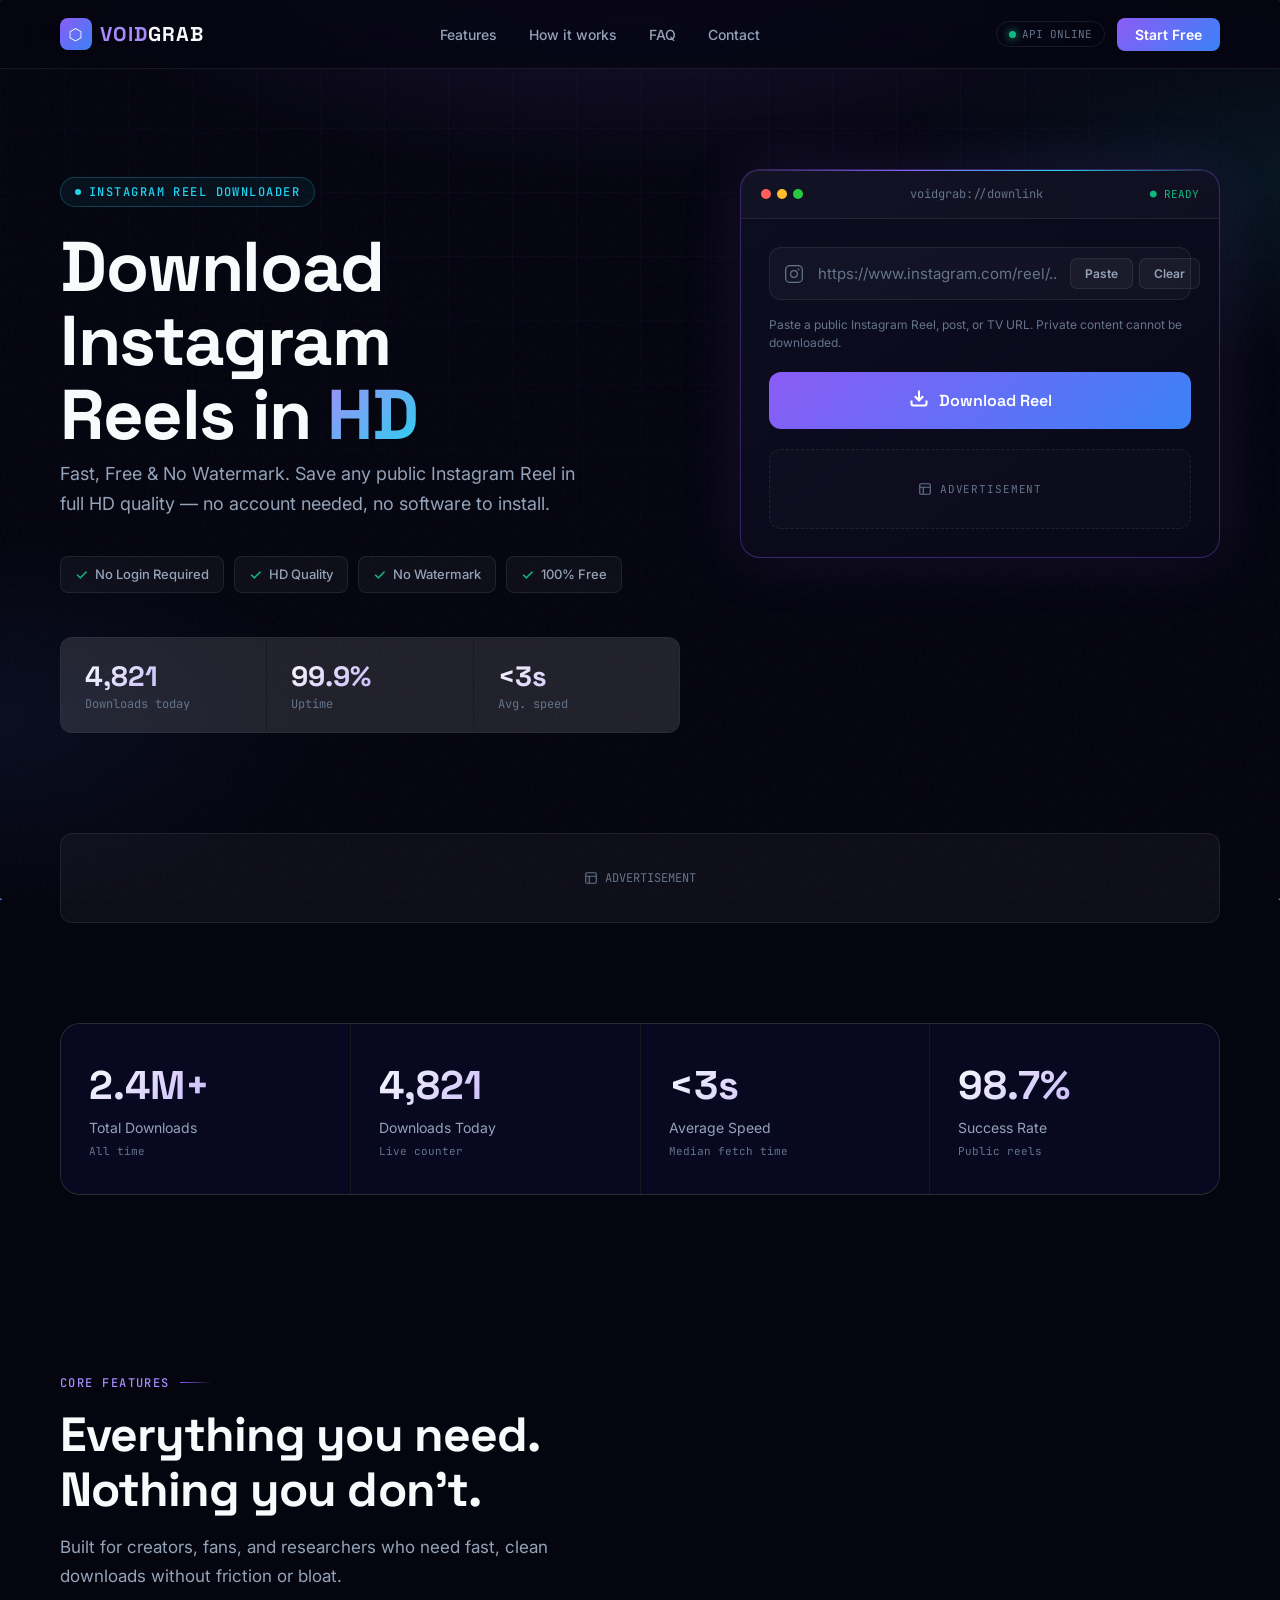
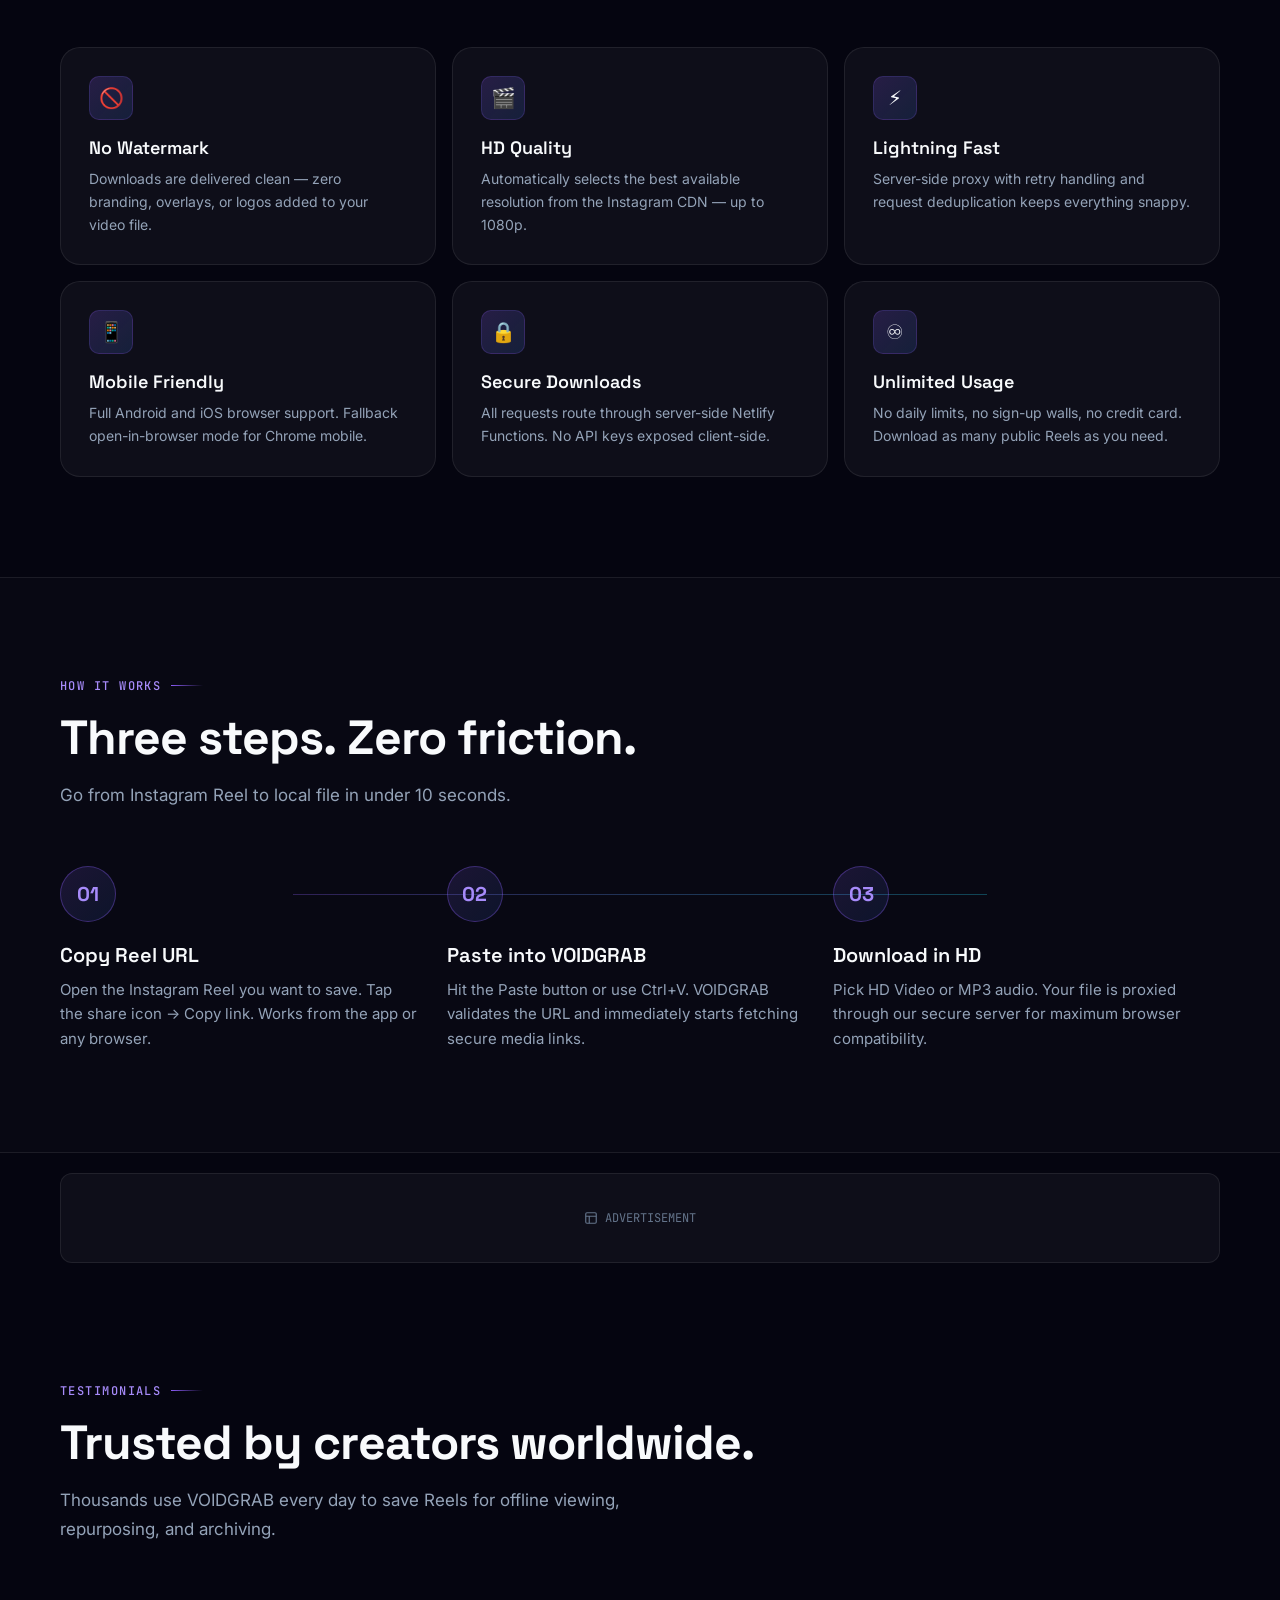
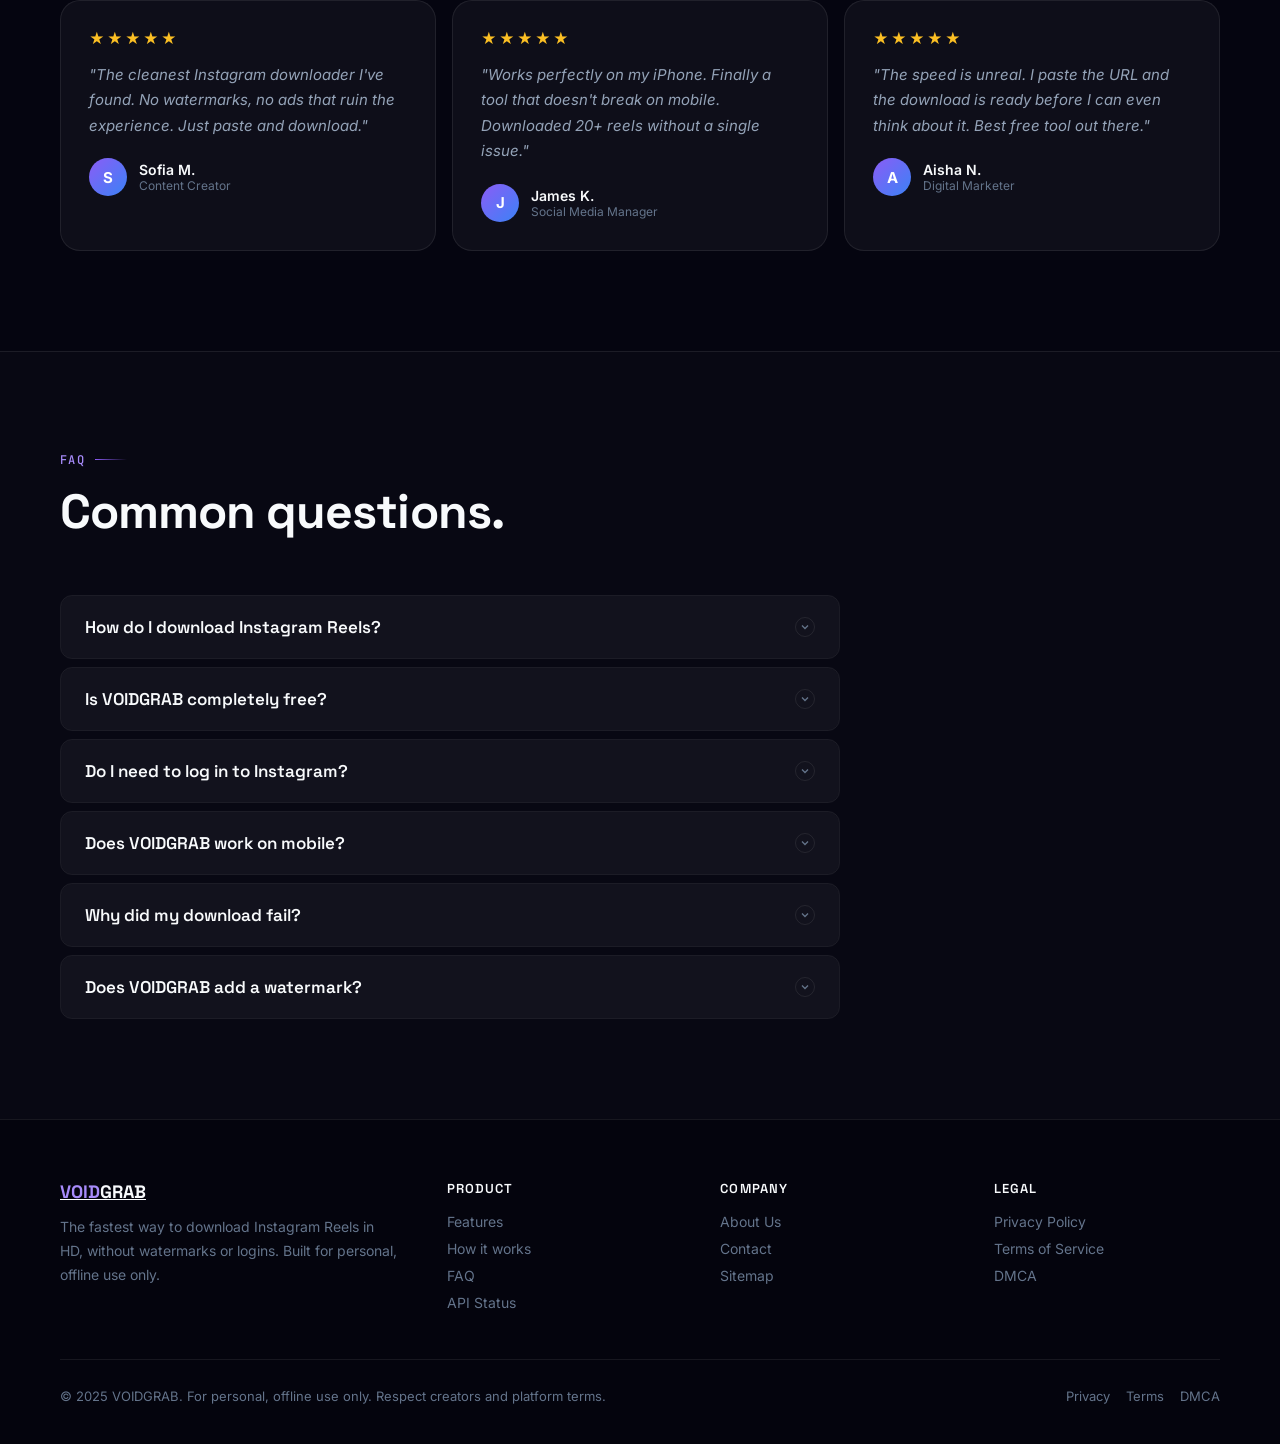
==== commit aca9d905: "Add files via upload" ====
--- a/index.html
+++ b/index.html
@@ -1208,14 +1208,20 @@
     }
 
     async function fetchWithTimeout(url, timeout = 22000) {
+      console.log('[VOIDGRAB] fetchWithTimeout:', url.slice(0, 120));
       activeController = new AbortController();
       const timer = setTimeout(() => activeController.abort(), timeout);
       try {
         const res = await fetch(url, { signal: activeController.signal, headers: { Accept: 'application/json' } });
+        console.log('[VOIDGRAB] API response status:', res.status);
         const text = await res.text();
+        console.log('[VOIDGRAB] API response bytes:', text.length, '— first 300:', text.slice(0, 300));
         let data = {};
         try { data = text ? JSON.parse(text) : {}; } catch { throw new Error('Server returned invalid JSON.'); }
-        if (!res.ok || data.error) throw new Error(data.error || `Server error ${res.status}`);
+        if (!res.ok || data.error) {
+          console.error('[VOIDGRAB] API error:', data.error || res.status, '| requestId:', data.requestId);
+          throw new Error(data.error || `Server error ${res.status}`);
+        }
         return data;
       } finally { clearTimeout(timer); activeController = null; }
     }
@@ -1281,29 +1287,67 @@
     }
 
     function normalize(data, sourceUrl) {
-      const base = data.normalized || data.result || data.data || data;
+      console.log('[VOIDGRAB] normalize() raw data keys:', Object.keys(data || {}).join(', '));
+
+      // Prefer server-side normalized field (already deduped and filtered)
+      if (data.normalized && Array.isArray(data.normalized.links) && data.normalized.links.length) {
+        console.log('[VOIDGRAB] Using server normalized field, links:', data.normalized.links.length);
+        data.normalized.links.forEach((l, i) =>
+          console.log('[VOIDGRAB]   link[' + i + ']', l.quality, l.type, (l.url || '').slice(0, 80))
+        );
+        return {
+          sourceUrl,
+          title:     data.normalized.title     || 'Instagram Reel',
+          thumbnail: data.normalized.thumbnail || '',
+          duration:  data.normalized.duration  || '—',
+          fileSize:  data.normalized.fileSize  || 'Calculated on download',
+          quality:   data.normalized.quality   || 'HD',
+          links:     data.normalized.links,
+        };
+      }
+
+      // Fallback: scan raw response structure
+      console.warn('[VOIDGRAB] No server normalized field — falling back to client scan');
+      const base = data.result || data.data || data;
       const links = [];
+      const seen = new Set();
+
       const scan = o => {
-        if (!o || typeof o !== 'object') return;
-        ['download_url','video_url','url','src','hd','sd'].forEach(k => {
-          if (typeof o[k] === 'string' && /^https?:/.test(o[k]) && !/instagram\.com\/(reel|p|tv)\//.test(o[k]))
-            links.push({ url: o[k], quality: o.quality || o.label || k.toUpperCase(), type: o.type || 'video' });
+        if (!o || typeof o !== 'object') return; // NULL GUARD FIRST
+        ['download_url', 'video_url', 'url', 'src', 'hd', 'sd'].forEach(k => {
+          const v = o[k];
+          if (typeof v === 'string' && /^https?:/i.test(v) && !seen.has(v) && !/instagram\.com\/(reel|p|tv)\//i.test(v)) {
+            seen.add(v);
+            links.push({ url: v, quality: o.quality || o.label || k.toUpperCase(), type: o.type || 'video' });
+          }
         });
-        ['links','versions','medias','media','videos','items'].forEach(k =>
-          Array.isArray(o[k]) && o[k].forEach(x => typeof x === 'string' ? links.push({ url: x, quality: 'HD', type: 'video' }) : scan(x))
-        );
+        ['links', 'versions', 'medias', 'media', 'videos', 'items', 'resources'].forEach(k => {
+          if (Array.isArray(o[k])) {
+            o[k].forEach(x => {
+              if (typeof x === 'string' && /^https?:/i.test(x) && !seen.has(x)) {
+                seen.add(x);
+                links.push({ url: x, quality: 'HD', type: 'video' });
+              } else {
+                scan(x);
+              }
+            });
+          }
+        });
       };
+
       Array.isArray(base) ? base.forEach(scan) : scan(base);
-      const unique = links.filter((l, i, a) => l.url && a.findIndex(x => x.url === l.url) === i);
-      if (!unique.length) throw new Error('No downloadable media found. The Reel may be private, expired, or unavailable.');
+      console.log('[VOIDGRAB] Client scan found', links.length, 'links');
+      links.forEach((l, i) => console.log('[VOIDGRAB]   link[' + i + ']', l.quality, l.type, (l.url || '').slice(0, 80)));
+
+      if (!links.length) throw new Error('No downloadable media found. The Reel may be private, expired, or unavailable.');
       return {
         sourceUrl,
-        title: data.title || base.title || base.caption || 'Instagram Reel',
+        title:     data.title || base.title || base.caption || 'Instagram Reel',
         thumbnail: data.thumbnail || base.thumbnail || base.thumb || base.cover || base.image || '',
-        duration: data.duration || base.duration || '—',
-        fileSize: data.fileSize || base.file_size || 'Calculated on download',
-        quality: unique[0].quality || 'HD',
-        links: unique
+        duration:  data.duration || base.duration || '—',
+        fileSize:  data.fileSize || base.file_size || 'Calculated on download',
+        quality:   links[0].quality || 'HD',
+        links,
       };
     }
 
@@ -1350,25 +1394,141 @@
       resultEl.classList.add('show');
     }
 
+    // ---------------------------------------------------------------------------
+    // downloadMedia — multi-strategy download with full error handling.
+    //
+    // Strategy 1: Server proxy (/.netlify/functions/instagram-download?proxy=1)
+    //   — Rewrites the Referer/Origin headers so the Instagram CDN accepts the
+    //     request. Returns the file as a blob. Works on all browsers.
+    //   — If the server returns 413 (FILE_TOO_LARGE) we skip straight to S3.
+    //   — If the server returns any other non-ok status we skip to S3.
+    //
+    // Strategy 2: Direct blob fetch
+    //   — Fetches the raw CDN URL from the browser. Works on desktop Chrome/FF
+    //     when CORS is open on the CDN. Fails silently on mobile or when the CDN
+    //     requires Instagram Referer (most of the time), so we only try this as
+    //     a secondary.
+    //
+    // Strategy 3: window.open fallback
+    //   — Opens the CDN URL in a new tab. The browser's built-in video player
+    //     will stream it and the user can long-press (mobile) or right-click
+    //     (desktop) to save. This ALWAYS works for public content.
+    //   — We also inject a visible banner so the user knows what to do.
+    // ---------------------------------------------------------------------------
     async function downloadMedia(encoded, filename, btn) {
       const url = decodeURIComponent(encoded);
-      const old = btn.textContent.trim();
-      btn.disabled = true; btn.textContent = 'Downloading…';
-      try {
-        const res = await fetch(`${FUNCTION_URL}?proxy=1&url=${encodeURIComponent(url)}`);
-        if (!res.ok) throw new Error('Proxy failed');
-        const blob = await res.blob();
+      const btnSvg = `<svg viewBox="0 0 24 24" fill="none" stroke="currentColor" stroke-width="2.5" width="16" height="16"><path d="M21 15v4a2 2 0 0 1-2 2H5a2 2 0 0 1-2-2v-4"/><polyline points="7 10 12 15 17 10"/><line x1="12" y1="15" x2="12" y2="3"/></svg>`;
+      const oldHTML = btn.innerHTML;
+
+      console.log('[VOIDGRAB] downloadMedia called for:', url.slice(0, 80));
+
+      btn.disabled = true;
+      btn.innerHTML = `${btnSvg} Downloading…`;
+
+      // ── Helper: trigger blob download ──────────────────────────────────────
+      function triggerBlobDownload(blob, fname) {
         const chip = document.getElementById('file-size-chip');
         if (chip) chip.textContent = '💾 ' + (blob.size / 1024 / 1024).toFixed(1) + ' MB';
         const blobUrl = URL.createObjectURL(blob);
-        const a = document.createElement('a'); a.href = blobUrl; a.download = filename;
-        document.body.appendChild(a); a.click(); a.remove();
-        setTimeout(() => URL.revokeObjectURL(blobUrl), 12000);
+        const a = document.createElement('a');
+        a.href = blobUrl;
+        a.download = fname;
+        a.style.display = 'none';
+        document.body.appendChild(a);
+        a.click();
+        a.remove();
+        setTimeout(() => URL.revokeObjectURL(blobUrl), 30000);
+      }
+
+      // ── Helper: show inline fallback banner ────────────────────────────────
+      function showFallbackBanner(openedTab) {
+        const existing = document.getElementById('vg-fallback-banner');
+        if (existing) existing.remove();
+        const banner = document.createElement('div');
+        banner.id = 'vg-fallback-banner';
+        banner.style.cssText = 'margin-top:12px;padding:12px 16px;background:rgba(139,92,246,.12);border:1px solid rgba(139,92,246,.3);border-radius:10px;font-size:13px;line-height:1.5;color:var(--text-2,#aaa);';
+        banner.innerHTML = openedTab
+          ? '📂 <strong>Video opened in a new tab.</strong><br>On <strong>mobile</strong>: tap the ⋮ menu → <em>Download</em>, or long-press the video → <em>Save video</em>.<br>On <strong>desktop</strong>: right-click the video → <em>Save video as…</em>'
+          : '⚠️ <strong>Automatic download blocked by your browser.</strong><br>Tap <strong>Copy Direct Link</strong> below, then open it in a new tab and save the video from there.';
+        const actionsEl = btn.closest('.result-actions');
+        if (actionsEl) actionsEl.after(banner);
+      }
+
+      // ── Strategy 1: Server proxy ───────────────────────────────────────────
+      try {
+        console.log('[VOIDGRAB] Strategy 1: server proxy');
+        const proxyUrl = `${FUNCTION_URL}?proxy=1&url=${encodeURIComponent(url)}`;
+        const res = await fetch(proxyUrl);
+
+        console.log('[VOIDGRAB] Proxy response status:', res.status, 'content-type:', res.headers.get('content-type'));
+
+        if (res.status === 413) {
+          // File too large for proxy — server told us explicitly, skip to fallback
+          const errData = await res.json().catch(() => ({}));
+          console.warn('[VOIDGRAB] Proxy 413 FILE_TOO_LARGE:', errData.message);
+          throw Object.assign(new Error(errData.message || 'File too large for proxy'), { skipDirect: true });
+        }
+
+        if (!res.ok) {
+          const errData = await res.json().catch(() => ({}));
+          console.warn('[VOIDGRAB] Proxy non-ok:', res.status, errData.error);
+          throw new Error(errData.error || `Proxy returned ${res.status}`);
+        }
+
+        const contentType = res.headers.get('content-type') || '';
+        // Sanity check: if the proxy returned JSON instead of binary, something went wrong
+        if (contentType.includes('application/json')) {
+          const errData = await res.json().catch(() => ({}));
+          console.warn('[VOIDGRAB] Proxy returned JSON unexpectedly:', errData);
+          throw new Error(errData.error || 'Proxy returned unexpected JSON');
+        }
+
+        const blob = await res.blob();
+        console.log('[VOIDGRAB] Proxy blob size:', blob.size, 'type:', blob.type);
+
+        if (blob.size < 1024) {
+          // Suspiciously small — likely an error body, not a video
+          const text = await blob.text().catch(() => '');
+          console.warn('[VOIDGRAB] Proxy blob too small, likely error:', text.slice(0, 200));
+          throw new Error('Proxy returned an incomplete file');
+        }
+
+        triggerBlobDownload(blob, filename);
         toast('Download started!', 'ok');
-      } catch (e) {
-        toast('Opening fallback…', 'err');
-        window.open(url, '_blank', 'noopener');
-      } finally { btn.disabled = false; btn.innerHTML = `<svg viewBox="0 0 24 24" fill="none" stroke="currentColor" stroke-width="2.5" width="16" height="16"><path d="M21 15v4a2 2 0 0 1-2 2H5a2 2 0 0 1-2-2v-4"/><polyline points="7 10 12 15 17 10"/><line x1="12" y1="15" x2="12" y2="3"/></svg> ${old}`; }
+        btn.disabled = false;
+        btn.innerHTML = `${btnSvg} Download HD Video`;
+        return;
+
+      } catch (proxyErr) {
+        console.warn('[VOIDGRAB] Strategy 1 failed:', proxyErr.message);
+
+        // ── Strategy 2: Direct blob fetch (desktop Chrome/FF only) ──────────
+        if (!proxyErr.skipDirect) {
+          try {
+            console.log('[VOIDGRAB] Strategy 2: direct blob fetch');
+            const directRes = await fetch(url, { mode: 'cors' });
+            if (!directRes.ok) throw new Error(`Direct fetch ${directRes.status}`);
+            const blob = await directRes.blob();
+            if (blob.size < 1024) throw new Error('Direct blob too small');
+            console.log('[VOIDGRAB] Direct blob size:', blob.size);
+            triggerBlobDownload(blob, filename);
+            toast('Download started!', 'ok');
+            btn.disabled = false;
+            btn.innerHTML = `${btnSvg} Download HD Video`;
+            return;
+          } catch (directErr) {
+            console.warn('[VOIDGRAB] Strategy 2 failed:', directErr.message);
+          }
+        }
+      }
+
+      // ── Strategy 3: window.open fallback ──────────────────────────────────
+      console.log('[VOIDGRAB] Strategy 3: window.open fallback');
+      toast('Opening video — save it from the new tab', 'err');
+      const newTab = window.open(url, '_blank', 'noopener,noreferrer');
+      showFallbackBanner(!!newTab);
+      btn.disabled = false;
+      btn.innerHTML = `${btnSvg} Download HD Video`;
     }
 
     async function copyDirect(encoded) {
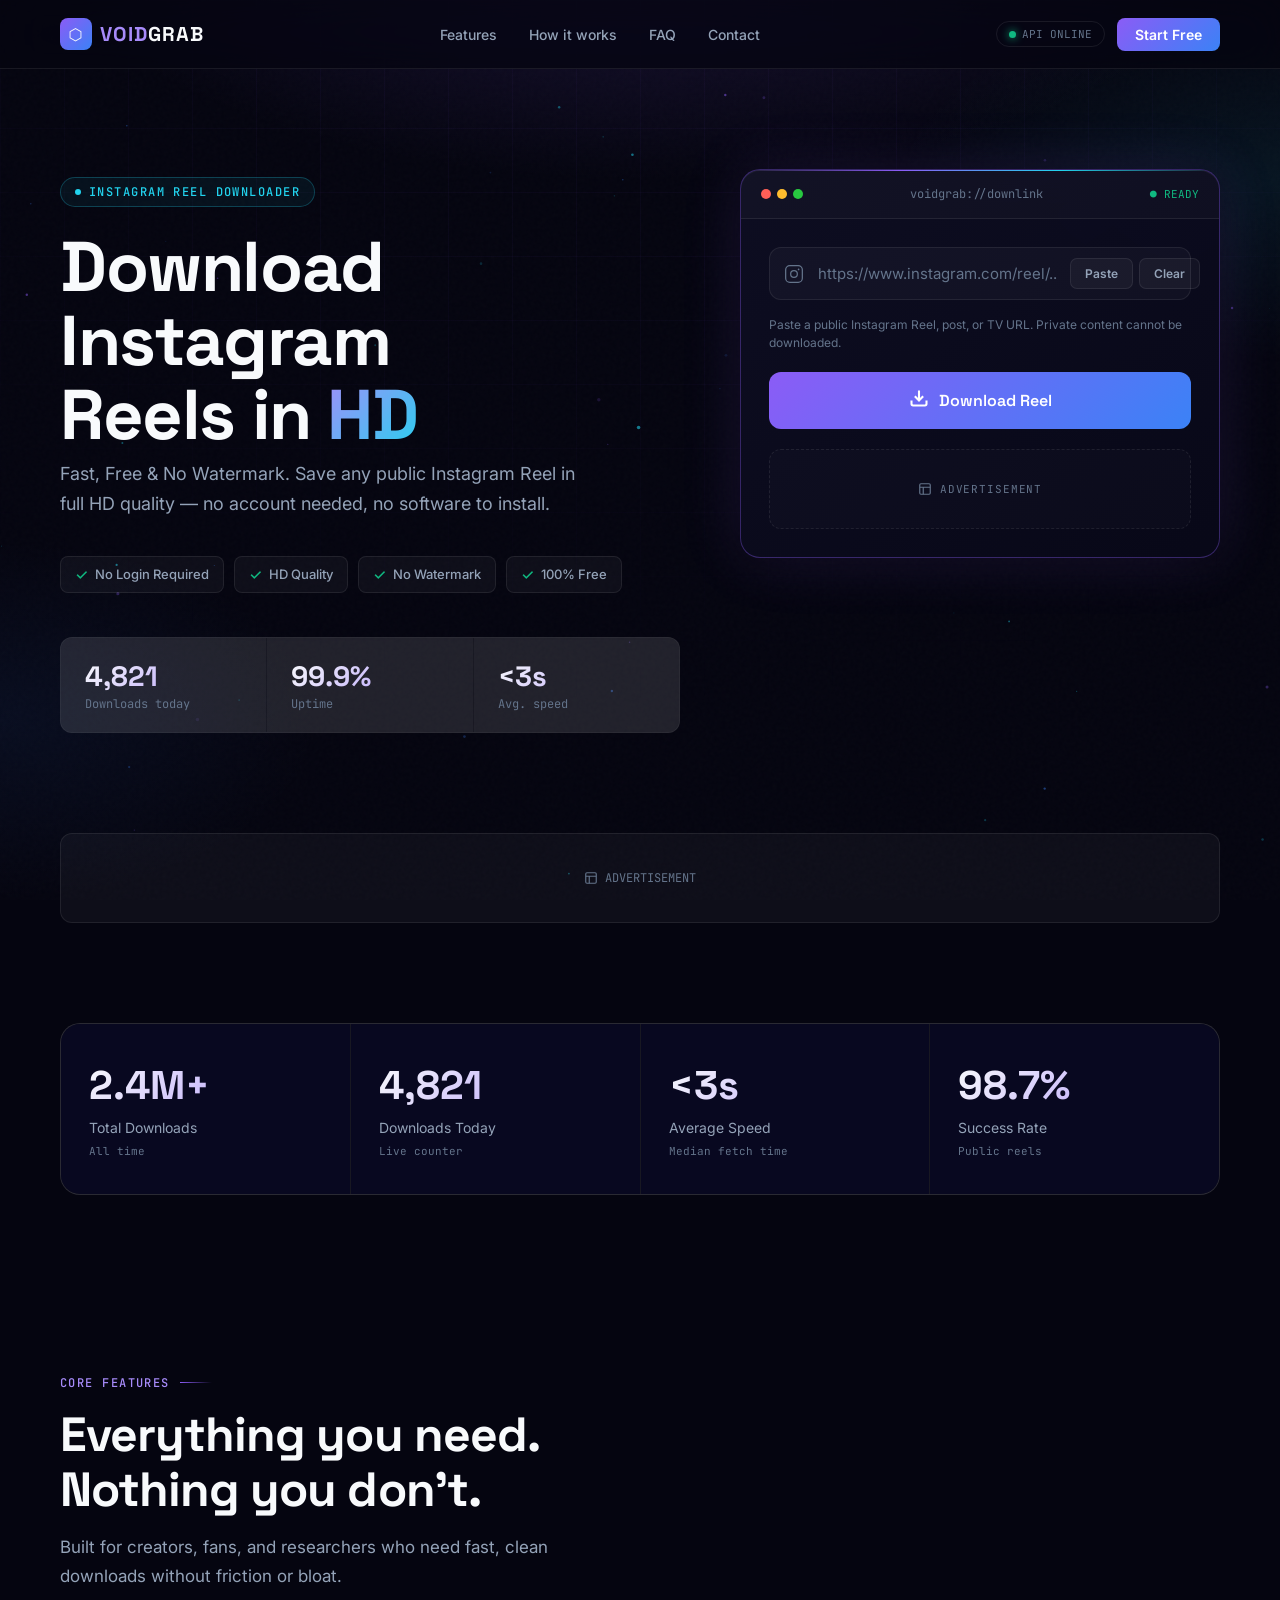
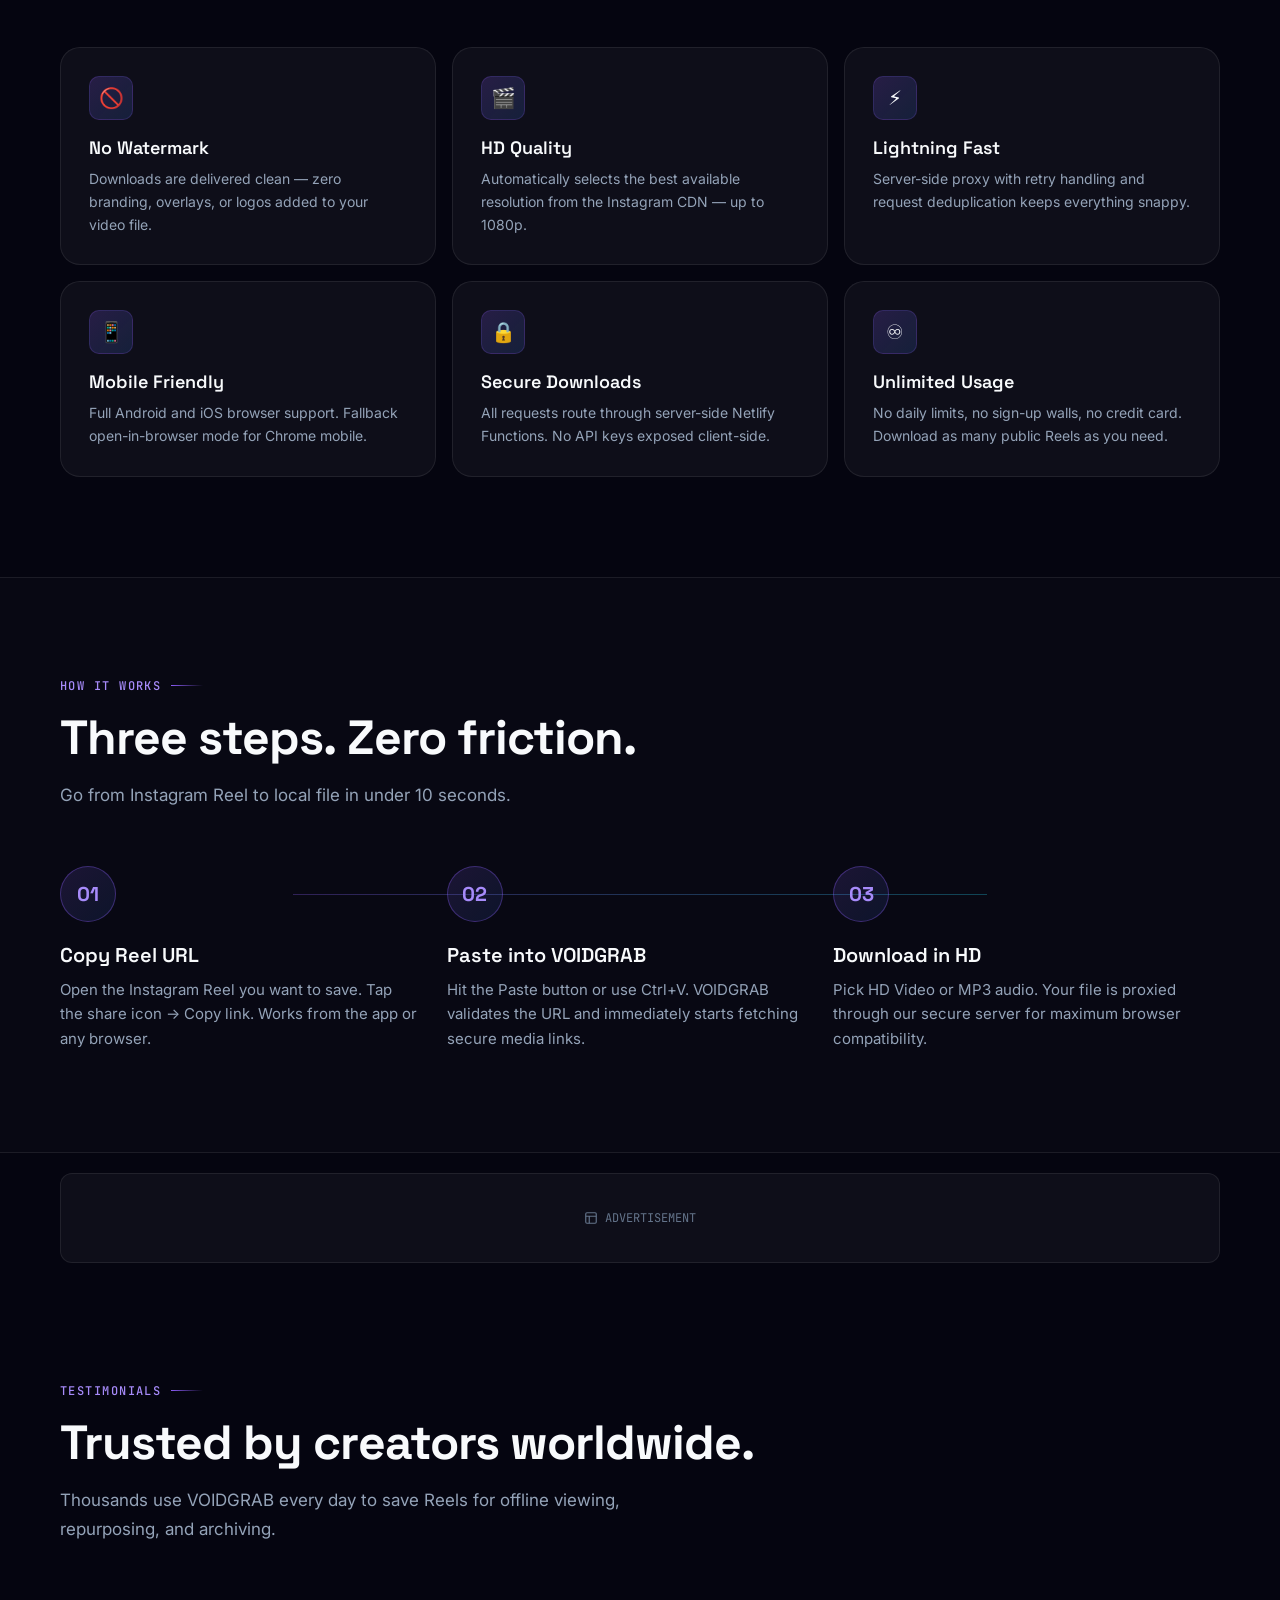
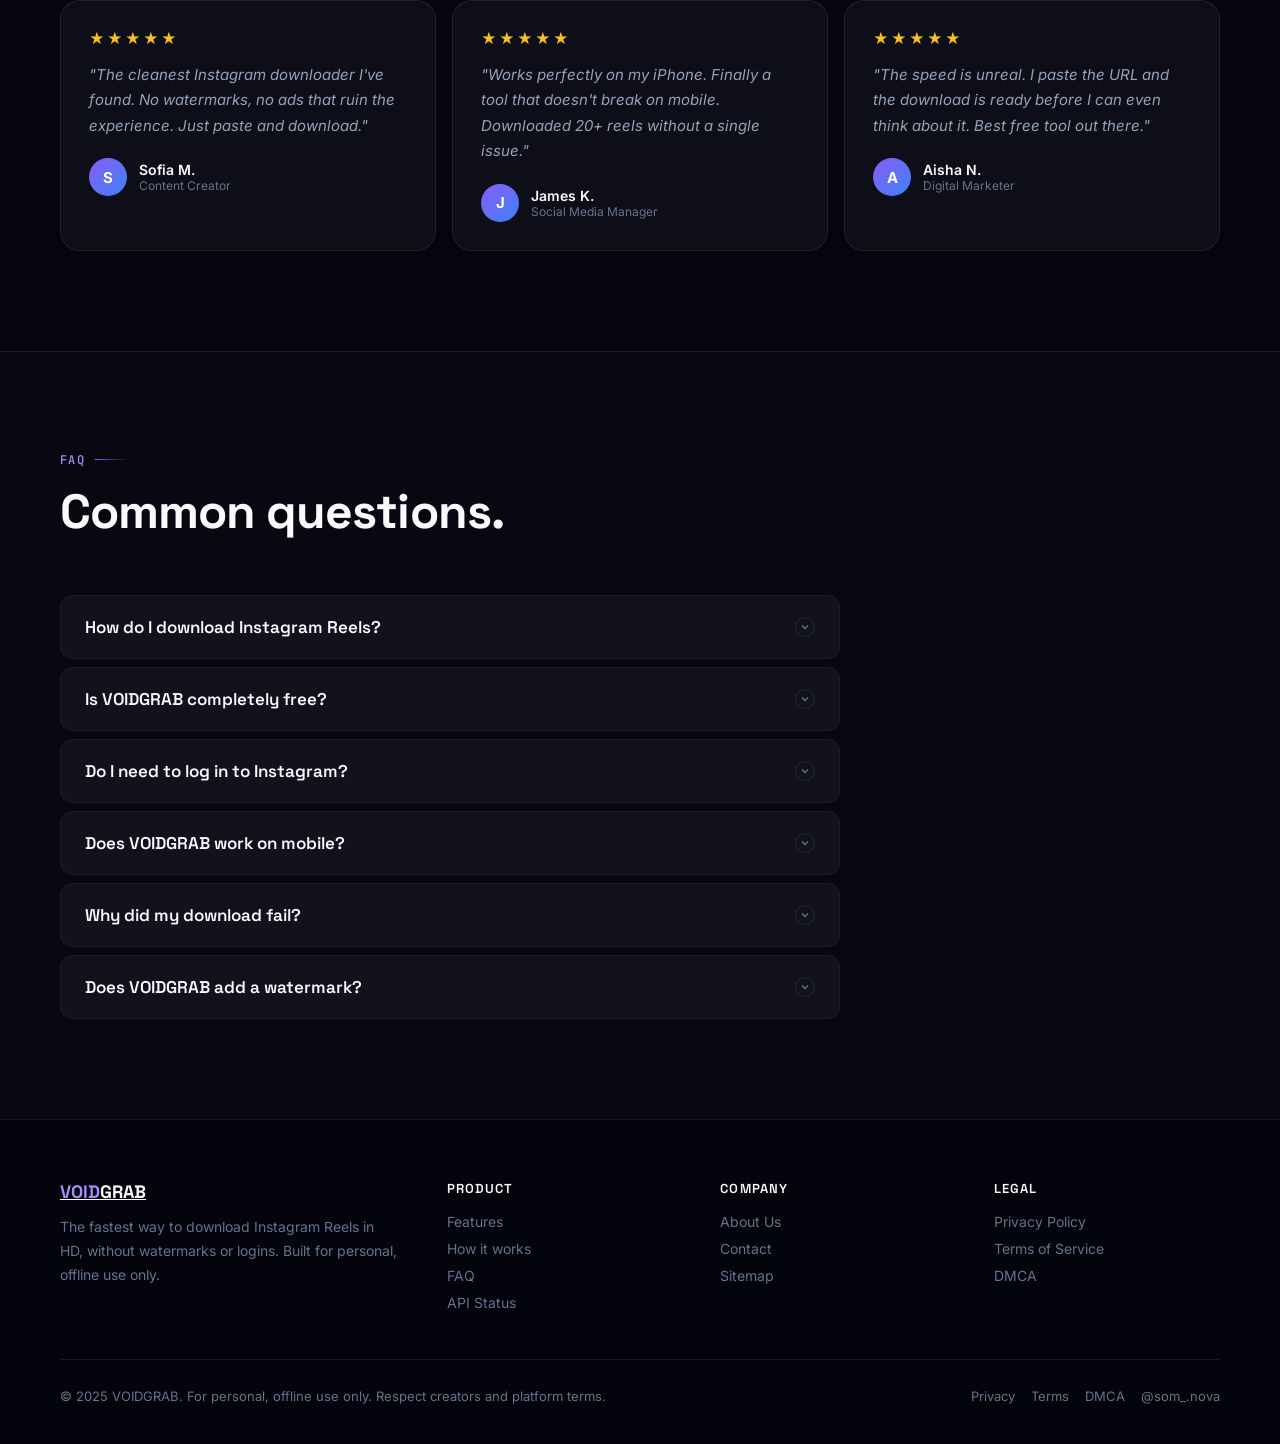
==== commit 45d11b33: "Add files via upload" ====
--- a/index.html
+++ b/index.html
@@ -1037,6 +1037,7 @@
           <a href="/privacy.html" style="color:var(--text-3);text-decoration:none;">Privacy</a>
           <a href="/terms.html" style="color:var(--text-3);text-decoration:none;">Terms</a>
           <a href="/dmca.html" style="color:var(--text-3);text-decoration:none;">DMCA</a>
+          <a href="https://www.instagram.com/som_.nova/" target="_blank" rel="noopener noreferrer" style="color:var(--text-3);text-decoration:none;">@som_.nova</a>
         </div>
       </div>
     </div>
